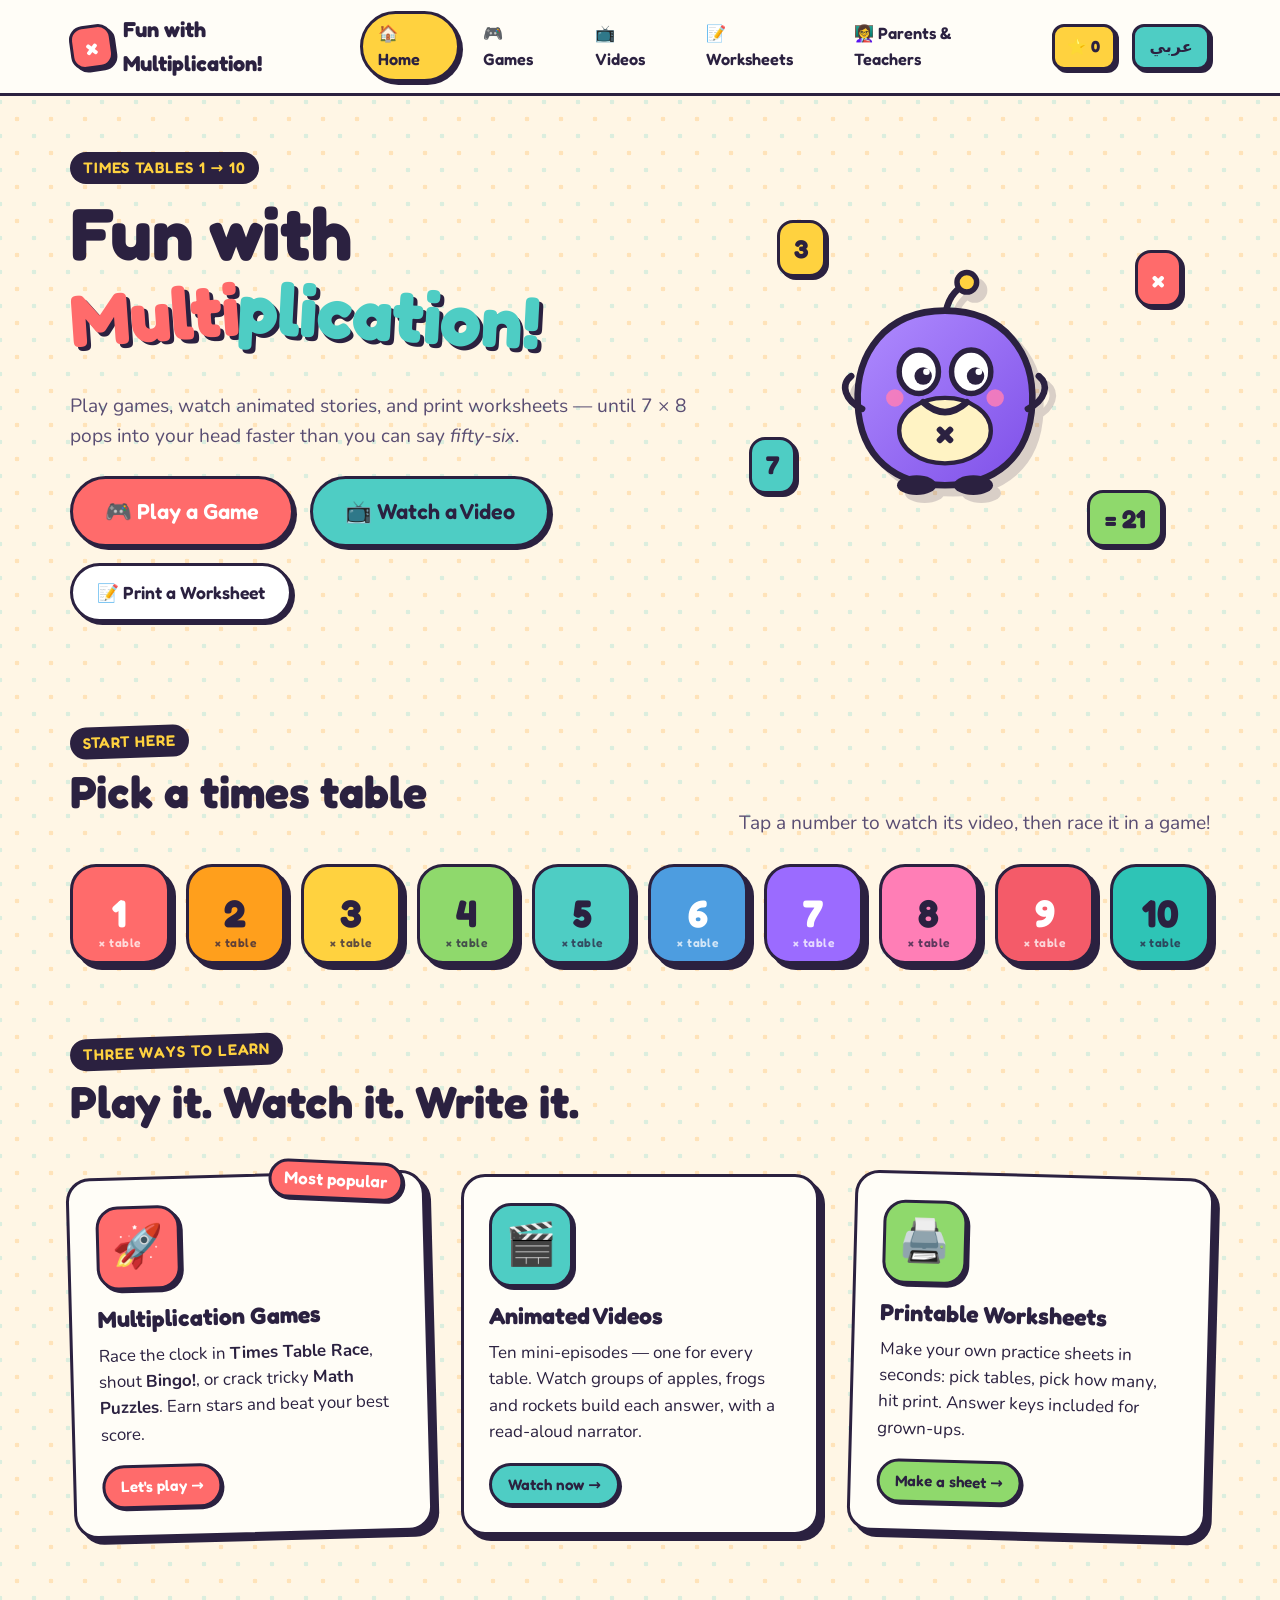
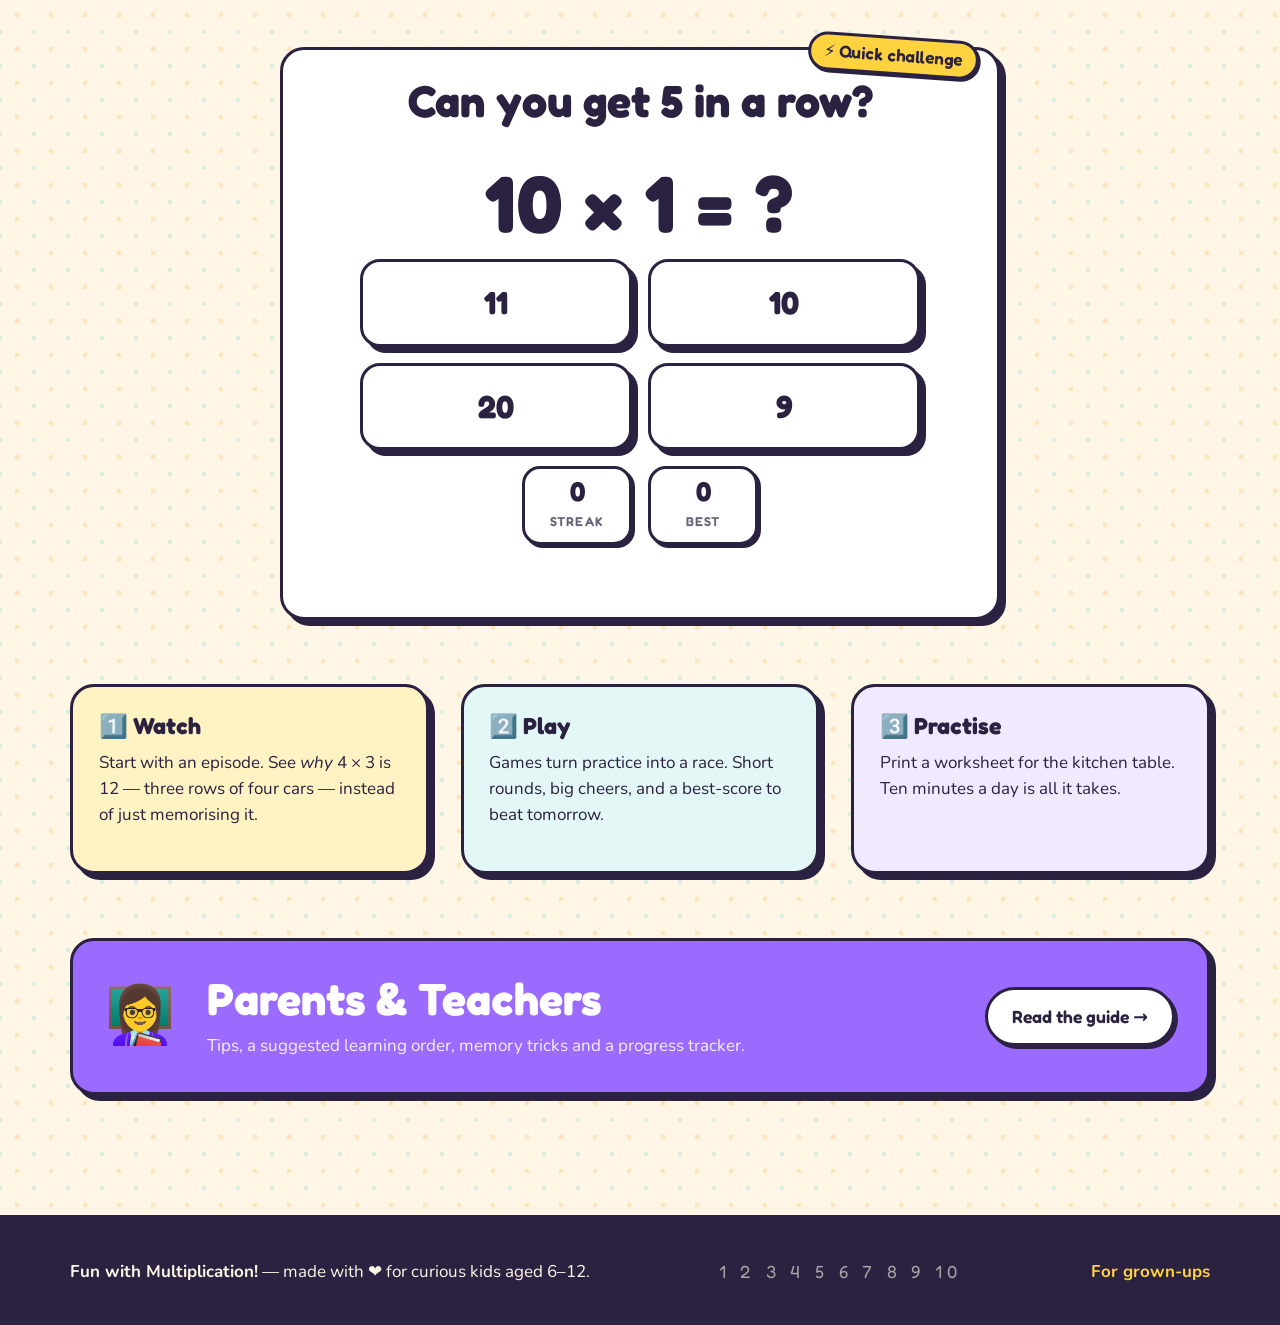
==== index.html @ 427987c7 "Fun with Multiplication: kids' times-tables website Static site teaching multiplication tables 1-10 " ====
<!DOCTYPE html>
<html lang="en">
<head>
  <meta charset="UTF-8">
  <meta name="viewport" content="width=device-width, initial-scale=1.0">
  <title data-i18n="title.home">Fun with Multiplication! — Learn your times tables 1 to 10</title>
  <meta name="description" content="A colourful, playful website for kids aged 6–12 to learn multiplication tables 1 to 10 with games, animated videos and printable worksheets.">
  <link rel="preconnect" href="https://fonts.googleapis.com">
  <link rel="preconnect" href="https://fonts.gstatic.com" crossorigin>
  <link href="https://fonts.googleapis.com/css2?family=Fredoka:wght@400;500;600;700&family=Nunito:wght@400;600;700;800&family=Baloo+Bhaijaan+2:wght@400;500;600;700&family=Cairo:wght@400;600;700;800&display=swap" rel="stylesheet">
  <link rel="stylesheet" href="css/style.css">
  <link rel="icon" href="data:image/svg+xml,%3Csvg xmlns='http://www.w3.org/2000/svg' viewBox='0 0 100 100'%3E%3Crect width='100' height='100' rx='24' fill='%23FF6B6B'/%3E%3Ctext x='50' y='72' font-size='64' text-anchor='middle' fill='white' font-family='sans-serif' font-weight='bold'%3E×%3C/text%3E%3C/svg%3E">
  <script src="js/i18n.js"></script>
</head>
<body>

  <header class="nav">
    <div class="nav-inner">
      <a class="brand" href="index.html"><span class="brand-badge">×</span> <span data-i18n="brand">Fun with Multiplication!</span></a>
      <ul class="nav-links">
        <li><a href="index.html" data-i18n="nav.home">🏠 Home</a></li>
        <li><a href="games.html" data-i18n="nav.games">🎮 Games</a></li>
        <li><a href="videos.html" data-i18n="nav.videos">📺 Videos</a></li>
        <li><a href="worksheets.html" data-i18n="nav.worksheets">📝 Worksheets</a></li>
        <li><a href="parents.html" data-i18n="nav.parents">👩‍🏫 Parents &amp; Teachers</a></li>
      </ul>
      <button class="lang-toggle" type="button" data-lang-toggle title="العربية / English">عربي</button>
      <button class="nav-toggle" aria-label="Open menu" data-i18n-label="nav.menu" aria-expanded="false">☰</button>
    </div>
  </header>

  <main>
    <!-- ================= HERO ================= -->
    <section class="hero">
      <div class="wrap hero-grid">
        <div>
          <span class="eyebrow reveal" style="--d:.05s" data-i18n="hero.eyebrow" id="hero-eyebrow">Times tables 1 → 10</span>
          <h1 class="reveal" style="--d:.15s" data-i18n-html="hero.h1">Fun with <span style="white-space:nowrap"><span class="wobble">Multi</span><span class="swing">plication!</span></span></h1>
          <p class="lead reveal" style="--d:.3s" data-i18n-html="hero.lead">Play games, watch animated stories, and print worksheets — until 7 × 8 pops into your head faster than you can say <em>fifty-six</em>.</p>
          <div class="hero-actions reveal" style="--d:.45s">
            <a class="btn btn-coral btn-lg" href="games.html" data-i18n="hero.play">🎮 Play a Game</a>
            <a class="btn btn-sky btn-lg" href="videos.html" data-i18n="hero.watch">📺 Watch a Video</a>
            <a class="btn btn-white" href="worksheets.html" data-i18n="hero.print">📝 Print a Worksheet</a>
          </div>
        </div>
        <div class="hero-art reveal" style="--d:.2s">
          <div data-mascot="floaty-mascot"></div>
          <span class="float-chip" style="top:6%; left:8%; background:var(--sun); --r:-8deg; animation-delay:0s">3</span>
          <span class="float-chip" style="top:14%; right:6%; background:var(--coral); color:#fff; --r:6deg; animation-delay:.6s">×</span>
          <span class="float-chip" style="bottom:22%; left:2%; background:var(--sky); --r:4deg; animation-delay:1.2s">7</span>
          <span class="float-chip" style="bottom:8%; right:10%; background:var(--lime); --r:-5deg; animation-delay:1.8s">= 21</span>
        </div>
      </div>
    </section>

    <!-- ================= PICK A TABLE ================= -->
    <section class="section" id="tables">
      <div class="wrap">
        <div class="section-head">
          <div>
            <span class="eyebrow" data-i18n="pick.eyebrow">Start here</span>
            <h2 data-i18n="pick.h2">Pick a times table</h2>
          </div>
          <p class="lead" style="margin:0" data-i18n="pick.lead">Tap a number to watch its video, then race it in a game!</p>
        </div>
        <div class="table-picker">
          <a class="table-chip" href="videos.html#table-1">1<small data-i18n="pick.chip">× table</small></a>
          <a class="table-chip" href="videos.html#table-2">2<small data-i18n="pick.chip">× table</small></a>
          <a class="table-chip" href="videos.html#table-3">3<small data-i18n="pick.chip">× table</small></a>
          <a class="table-chip" href="videos.html#table-4">4<small data-i18n="pick.chip">× table</small></a>
          <a class="table-chip" href="videos.html#table-5">5<small data-i18n="pick.chip">× table</small></a>
          <a class="table-chip" href="videos.html#table-6">6<small data-i18n="pick.chip">× table</small></a>
          <a class="table-chip" href="videos.html#table-7">7<small data-i18n="pick.chip">× table</small></a>
          <a class="table-chip" href="videos.html#table-8">8<small data-i18n="pick.chip">× table</small></a>
          <a class="table-chip" href="videos.html#table-9">9<small data-i18n="pick.chip">× table</small></a>
          <a class="table-chip" href="videos.html#table-10">10<small data-i18n="pick.chip">× table</small></a>
        </div>
      </div>
    </section>

    <!-- ================= THREE WAYS TO LEARN ================= -->
    <section class="section" style="padding-top:1rem">
      <div class="wrap">
        <div class="section-head">
          <div>
            <span class="eyebrow" data-i18n="ways.eyebrow">Three ways to learn</span>
            <h2 data-i18n="ways.h2">Play it. Watch it. Write it.</h2>
          </div>
        </div>
        <div class="grid-3">
          <a class="sticker sticker-link tilt-l" href="games.html">
            <span class="tag" data-i18n="ways.popular">Most popular</span>
            <div class="card-icon" style="background:var(--coral)">🚀</div>
            <h3 data-i18n="ways.games.h3">Multiplication Games</h3>
            <p data-i18n-html="ways.games.p">Race the clock in <b>Times Table Race</b>, shout <b>Bingo!</b>, or crack tricky <b>Math Puzzles</b>. Earn stars and beat your best score.</p>
            <span class="btn btn-sm btn-coral" data-i18n="ways.games.btn">Let's play →</span>
          </a>
          <a class="sticker sticker-link" href="videos.html">
            <div class="card-icon" style="background:var(--sky)">🎬</div>
            <h3 data-i18n="ways.videos.h3">Animated Videos</h3>
            <p data-i18n="ways.videos.p">Ten mini-episodes — one for every table. Watch groups of apples, frogs and rockets build each answer, with a read-aloud narrator.</p>
            <span class="btn btn-sm btn-sky" data-i18n="ways.videos.btn">Watch now →</span>
          </a>
          <a class="sticker sticker-link tilt-r" href="worksheets.html">
            <div class="card-icon" style="background:var(--lime)">🖨️</div>
            <h3 data-i18n="ways.ws.h3">Printable Worksheets</h3>
            <p data-i18n="ways.ws.p">Make your own practice sheets in seconds: pick tables, pick how many, hit print. Answer keys included for grown-ups.</p>
            <span class="btn btn-sm btn-lime" data-i18n="ways.ws.btn">Make a sheet →</span>
          </a>
        </div>
      </div>
    </section>

    <!-- ================= QUICK CHALLENGE ================= -->
    <section class="section">
      <div class="wrap">
        <div class="sticker" style="max-width:720px; margin:0 auto; background:#fff">
          <span class="tag" style="background:var(--sun); color:var(--ink)" data-i18n="qc.tag">⚡ Quick challenge</span>
          <h2 style="text-align:center" data-i18n="qc.h2">Can you get 5 in a row?</h2>
          <div class="question-big" id="qc-question">3 × 4 = ?</div>
          <div class="options" id="qc-options"></div>
          <div class="stat-row">
            <div class="stat"><b id="qc-streak">0</b><span data-i18n="stat.streak">streak</span></div>
            <div class="stat"><b id="qc-best">0</b><span data-i18n="stat.best">best</span></div>
          </div>
          <p id="qc-msg" style="text-align:center; font-family:var(--display); font-size:1.2rem; min-height:1.6em; margin:0"></p>
        </div>
      </div>
    </section>

    <!-- ================= HOW IT WORKS ================= -->
    <section class="section" style="padding-top:.5rem">
      <div class="wrap">
        <div class="grid-3">
          <div class="sticker" style="background:#FFF3C4">
            <h3 data-i18n="how.watch.h3">1️⃣ Watch</h3>
            <p data-i18n-html="how.watch.p">Start with an episode. See <em>why</em> 4 × 3 is 12 — three rows of four cars — instead of just memorising it.</p>
          </div>
          <div class="sticker" style="background:#E3F8F6">
            <h3 data-i18n="how.play.h3">2️⃣ Play</h3>
            <p data-i18n="how.play.p">Games turn practice into a race. Short rounds, big cheers, and a best-score to beat tomorrow.</p>
          </div>
          <div class="sticker" style="background:#F1E9FF">
            <h3 data-i18n="how.practise.h3">3️⃣ Practise</h3>
            <p data-i18n="how.practise.p">Print a worksheet for the kitchen table. Ten minutes a day is all it takes.</p>
          </div>
        </div>
      </div>
    </section>

    <!-- ================= PARENTS BANNER ================= -->
    <section class="section" style="padding-top:.5rem">
      <div class="wrap">
        <div class="banner">
          <div style="font-size:3.5rem">👩‍🏫</div>
          <div>
            <h2 style="margin-bottom:.2em" data-i18n="banner.h2">Parents &amp; Teachers</h2>
            <p style="margin:0; opacity:.9" data-i18n="banner.p">Tips, a suggested learning order, memory tricks and a progress tracker.</p>
          </div>
          <a class="btn btn-white" href="parents.html" data-i18n="banner.btn">Read the guide →</a>
        </div>
      </div>
    </section>
  </main>

  <footer class="footer">
    <div class="wrap footer-inner">
      <div data-i18n-html="footer.made"><b>Fun with Multiplication!</b> — made with ❤️ for curious kids aged 6–12.</div>
      <div class="nums">1 2 3 4 5 6 7 8 9 10</div>
      <div><a href="parents.html" data-i18n="footer.grownups">For grown-ups</a></div>
    </div>
  </footer>

  <script src="js/main.js"></script>
  <script>
    /* Quick challenge widget */
    (function () {
      let a, b, streak = 0, best = MM.load('qc_best', 0), locked = false;
      const q = document.getElementById('qc-question'), opts = document.getElementById('qc-options');
      const sStreak = document.getElementById('qc-streak'), sBest = document.getElementById('qc-best'), msg = document.getElementById('qc-msg');
      sBest.textContent = best;
      // After i18n has applied static text, so the greeting wins in both languages
      document.addEventListener('DOMContentLoaded', () => { if (MM.name) document.getElementById('hero-eyebrow').textContent = MM.t('hero.hi', { name: MM.name }); });
      const cheers = MM.t('qc.cheers');
      function next() {
        locked = false;
        a = 1 + MM.rand(10); b = 1 + MM.rand(10);
        q.textContent = `${a} × ${b} = ?`;
        opts.innerHTML = '';
        MM.distractors(a, b).forEach(v => {
          const btn = document.createElement('button');
          btn.className = 'option'; btn.textContent = v;
          btn.addEventListener('click', () => answer(btn, v));
          opts.appendChild(btn);
        });
      }
      function answer(btn, v) {
        if (locked) return; locked = true;
        const right = v === a * b;
        MM.recordFact(a, b, right);
        if (right) {
          btn.classList.add('correct'); MM.sound.good(); streak++;
          msg.textContent = MM.pick(cheers);
          if (streak > best) { best = streak; MM.save('qc_best', best); sBest.textContent = best; }
          if (streak === 5) { msg.textContent = MM.t('qc.five'); MM.confetti(80); MM.sound.win(); }
        } else {
          btn.classList.add('wrong'); MM.sound.bad(); streak = 0;
          msg.textContent = MM.t('qc.wrong', { a, b, c: a * b });
          [...opts.children].forEach(o => { if (+o.textContent === a * b) o.classList.add('correct'); });
        }
        sStreak.textContent = streak;
        setTimeout(next, right ? 700 : 1600);
      }
      next();
    })();
  </script>
</body>
</html>
---- css/style.css ----
/* =========================================================
   Fun with Multiplication! — shared styles
   Aesthetic: bright "sticker book" — thick ink outlines,
   offset shadows, candy colours on warm cream paper.
   ========================================================= */

:root {
  --cream: #FFF6E5;
  --paper: #FFFDF7;
  --ink: #2B2140;
  --ink-soft: #5A4E73;
  --sun: #FFD23F;
  --coral: #FF6B6B;
  --sky: #4ECDC4;
  --grape: #9B6BFF;
  --lime: #8FD96C;
  --tangerine: #FF9F1C;
  --pink: #FF7EB6;
  --blue: #4D9DE0;

  --radius: 24px;
  --radius-sm: 14px;
  --shadow: 6px 6px 0 var(--ink);
  --shadow-sm: 3px 3px 0 var(--ink);

  --display: 'Fredoka', 'Baloo 2', 'Comic Sans MS', system-ui, sans-serif;
  --body: 'Nunito', 'Segoe UI', system-ui, sans-serif;

  /* per-number colours, used by table chips, chart, episodes */
  --n1: #FF6B6B; --n2: #FF9F1C; --n3: #FFD23F; --n4: #8FD96C; --n5: #4ECDC4;
  --n6: #4D9DE0; --n7: #9B6BFF; --n8: #FF7EB6; --n9: #F45B69; --n10: #2EC4B6;
}

*, *::before, *::after { box-sizing: border-box; }
html { scroll-behavior: smooth; }
body {
  margin: 0;
  font-family: var(--body);
  color: var(--ink);
  background-color: var(--cream);
  background-image:
    radial-gradient(rgba(255, 159, 28, .22) 2.2px, transparent 2.6px),
    radial-gradient(rgba(78, 205, 196, .20) 2.2px, transparent 2.6px);
  background-size: 34px 34px, 34px 34px;
  background-position: 0 0, 17px 17px;
  line-height: 1.55;
  font-size: 17px;
  -webkit-font-smoothing: antialiased;
}
h1, h2, h3, h4 { font-family: var(--display); line-height: 1.1; margin: 0 0 .5em; font-weight: 700; }
h1 { font-size: clamp(2.4rem, 6vw, 4.6rem); letter-spacing: -.01em; }
h2 { font-size: clamp(1.8rem, 4vw, 2.8rem); }
h3 { font-size: 1.45rem; }
p { margin: 0 0 1em; }
a { color: inherit; text-decoration: none; }
img, svg { max-width: 100%; display: block; }
button { font: inherit; color: inherit; cursor: pointer; }
input, select { font: inherit; color: inherit; }
.sr-only { position: absolute; width: 1px; height: 1px; overflow: hidden; clip: rect(0 0 0 0); white-space: nowrap; }

.wrap { max-width: 1180px; margin: 0 auto; padding: 0 1.25rem; }
.section { padding: 3.5rem 0; }
.section-head { display: flex; align-items: flex-end; justify-content: space-between; gap: 1rem; flex-wrap: wrap; margin-bottom: 1.6rem; }
.eyebrow {
  display: inline-block; font-family: var(--display); font-weight: 600; font-size: .95rem;
  letter-spacing: .06em; text-transform: uppercase; background: var(--ink); color: var(--sun);
  padding: .25rem .8rem; border-radius: 999px; transform: rotate(-2deg); margin-bottom: .6rem;
}
.lead { font-size: 1.2rem; color: var(--ink-soft); max-width: 60ch; }

/* ---------- Nav ---------- */
.nav { position: sticky; top: 0; z-index: 50; background: var(--paper); border-bottom: 3px solid var(--ink); }
.nav-inner { max-width: 1180px; margin: 0 auto; padding: .7rem 1.25rem; display: flex; align-items: center; gap: 1rem; position: relative; }
.brand { font-family: var(--display); font-weight: 700; font-size: 1.35rem; display: flex; align-items: center; gap: .6rem; }
.brand-badge {
  width: 44px; height: 44px; border-radius: 14px; background: var(--coral); border: 3px solid var(--ink);
  display: grid; place-items: center; font-size: 1.5rem; color: #fff; box-shadow: var(--shadow-sm);
  transform: rotate(-8deg); transition: transform .3s;
}
.brand:hover .brand-badge { transform: rotate(8deg) scale(1.05); }
.nav-links { display: flex; gap: .3rem; margin-inline-start: auto; list-style: none; padding: 0; margin-top: 0; margin-bottom: 0; }
.nav-links a {
  font-family: var(--display); font-weight: 600; font-size: 1.02rem; padding: .45rem .95rem; border-radius: 999px;
  border: 3px solid transparent; display: flex; align-items: center; gap: .4rem; transition: all .15s;
}
.nav-links a:hover { background: var(--paper); border-color: var(--ink); transform: translate(-2px, -2px); box-shadow: var(--shadow-sm); }
.nav-links a.active { background: var(--sun); border-color: var(--ink); box-shadow: var(--shadow-sm); }
.nav-toggle {
  display: none; width: 46px; height: 46px; border-radius: 12px; border: 3px solid var(--ink);
  background: var(--sun); box-shadow: var(--shadow-sm); font-size: 1.4rem; place-items: center;
}
@media (max-width: 960px) {
  .nav-toggle { display: grid; }
  .nav-links {
    display: none; position: absolute; top: 100%; left: 0; right: 0; flex-direction: column; gap: .5rem;
    background: var(--paper); border-bottom: 3px solid var(--ink); padding: 1rem 1.25rem 1.25rem; margin: 0;
  }
  .nav-links.open { display: flex; }
  .nav-links a { border-color: var(--ink); background: #fff; }
}

/* ---------- Buttons ---------- */
.btn {
  display: inline-flex; align-items: center; justify-content: center; gap: .5rem;
  font-family: var(--display); font-weight: 600; font-size: 1.1rem; padding: .8rem 1.5rem;
  border-radius: 999px; border: 3px solid var(--ink); background: var(--sun); color: var(--ink);
  box-shadow: var(--shadow-sm); transition: transform .12s, box-shadow .12s; text-decoration: none; user-select: none;
}
.btn:hover { transform: translate(-2px, -2px); box-shadow: 5px 5px 0 var(--ink); }
.btn:active { transform: translate(2px, 2px); box-shadow: 1px 1px 0 var(--ink); }
.btn:disabled { opacity: .5; cursor: not-allowed; transform: none; box-shadow: var(--shadow-sm); }
.btn-coral { background: var(--coral); color: #fff; }
.btn-sky { background: var(--sky); }
.btn-grape { background: var(--grape); color: #fff; }
.btn-lime { background: var(--lime); }
.btn-white { background: #fff; }
.btn-lg { font-size: 1.35rem; padding: 1rem 2rem; }
.btn-sm { font-size: .95rem; padding: .45rem 1rem; box-shadow: 2px 2px 0 var(--ink); }
.btn-icon { width: 48px; height: 48px; padding: 0; border-radius: 14px; font-size: 1.3rem; }

/* ---------- Sticker cards ---------- */
.sticker {
  background: var(--paper); border: 3px solid var(--ink); border-radius: var(--radius); box-shadow: var(--shadow);
  padding: 1.6rem; position: relative;
}
.sticker.tilt-l { transform: rotate(-1.5deg); }
.sticker.tilt-r { transform: rotate(1.5deg); }
.sticker-link { transition: transform .2s, box-shadow .2s; display: block; }
.sticker-link:hover { transform: translate(-4px, -4px) rotate(0); box-shadow: 10px 10px 0 var(--ink); }
.sticker .tag {
  position: absolute; top: -14px; inset-inline-end: 18px; background: var(--coral); color: #fff; font-family: var(--display);
  font-weight: 600; padding: .2rem .8rem; border: 3px solid var(--ink); border-radius: 999px; transform: rotate(4deg);
  box-shadow: 2px 2px 0 var(--ink);
}
.card-icon {
  width: 84px; height: 84px; border-radius: 22px; border: 3px solid var(--ink); display: grid; place-items: center;
  font-size: 2.6rem; margin-bottom: 1rem; box-shadow: var(--shadow-sm); background: var(--sun);
}
.grid-3 { display: grid; grid-template-columns: repeat(auto-fit, minmax(280px, 1fr)); gap: 2rem; }
.grid-2 { display: grid; grid-template-columns: repeat(auto-fit, minmax(300px, 1fr)); gap: 2rem; }

/* ---------- Table picker chips ---------- */
.table-picker { display: grid; grid-template-columns: repeat(auto-fit, minmax(92px, 1fr)); gap: 1rem; }
.table-chip {
  aspect-ratio: 1; border-radius: 26px; border: 3px solid var(--ink); box-shadow: var(--shadow);
  display: grid; place-items: center; font-family: var(--display); font-weight: 700; font-size: 2.4rem; color: var(--ink);
  transition: transform .15s, box-shadow .15s; position: relative; text-decoration: none;
}
.table-chip small { position: absolute; bottom: 8px; font-size: .75rem; font-weight: 600; letter-spacing: .04em; opacity: .75; }
.table-chip:hover { transform: translate(-3px, -3px) rotate(-3deg); box-shadow: 9px 9px 0 var(--ink); }
.table-chip:nth-child(1) { background: var(--n1); color: #fff; }
.table-chip:nth-child(2) { background: var(--n2); }
.table-chip:nth-child(3) { background: var(--n3); }
.table-chip:nth-child(4) { background: var(--n4); }
.table-chip:nth-child(5) { background: var(--n5); }
.table-chip:nth-child(6) { background: var(--n6); color: #fff; }
.table-chip:nth-child(7) { background: var(--n7); color: #fff; }
.table-chip:nth-child(8) { background: var(--n8); }
.table-chip:nth-child(9) { background: var(--n9); color: #fff; }
.table-chip:nth-child(10) { background: var(--n10); }

/* ---------- Toggle chips (checkbox-like) ---------- */
.chip-row { display: flex; flex-wrap: wrap; gap: .5rem; }
.chip {
  font-family: var(--display); font-weight: 600; font-size: 1.05rem; min-width: 46px; height: 46px; padding: 0 .9rem;
  border-radius: 999px; border: 3px solid var(--ink); background: #fff; box-shadow: 2px 2px 0 var(--ink);
  transition: all .12s; display: inline-flex; align-items: center; justify-content: center;
}
.chip:hover { transform: translate(-1px, -1px); box-shadow: 3px 3px 0 var(--ink); }
.chip[aria-pressed="true"] { background: var(--ink); color: var(--sun); }

/* ---------- Forms ---------- */
.field { display: flex; flex-direction: column; gap: .4rem; }
.field label, .field-label { font-family: var(--display); font-weight: 600; font-size: 1.05rem; }
.field select, .field input[type="text"], .field input[type="number"] {
  padding: .65rem .9rem; border-radius: 14px; border: 3px solid var(--ink); background: #fff; box-shadow: 2px 2px 0 var(--ink);
}
.check { display: flex; align-items: center; gap: .6rem; font-weight: 700; cursor: pointer; }
.check input { width: 22px; height: 22px; accent-color: var(--ink); }

/* ---------- Hero ---------- */
.hero { padding: 3.5rem 0 3rem; position: relative; overflow: hidden; }
.hero-grid { display: grid; grid-template-columns: 1.15fr .85fr; gap: 2rem; align-items: center; }
.hero h1 .wobble { display: inline-block; color: var(--coral); transform: rotate(-4deg); text-shadow: 4px 4px 0 var(--ink); }
.hero h1 .swing { display: inline-block; color: var(--sky); transform: rotate(3deg); text-shadow: 4px 4px 0 var(--ink); }
.hero-actions { display: flex; flex-wrap: wrap; gap: 1rem; margin-top: 1.5rem; }
.hero-art { position: relative; min-height: 380px; display: grid; place-items: center; }
.mascot { width: min(320px, 80%); filter: drop-shadow(8px 8px 0 rgba(43, 33, 64, .18)); }
.float-chip {
  position: absolute; font-family: var(--display); font-weight: 700; font-size: 1.6rem; padding: .35rem .9rem;
  border: 3px solid var(--ink); border-radius: 16px; box-shadow: var(--shadow-sm); animation: floaty 4s ease-in-out infinite;
}
@media (max-width: 960px) {
  .hero-grid { grid-template-columns: 1fr; }
  .hero-art { min-height: 300px; order: -1; }
}

/* ---------- Big banner ---------- */
.banner {
  border: 3px solid var(--ink); border-radius: var(--radius); box-shadow: var(--shadow); padding: 2rem;
  display: flex; align-items: center; gap: 2rem; flex-wrap: wrap; background: var(--grape); color: #fff;
}
.banner h2 { color: #fff; }
.banner .btn { margin-inline-start: auto; }

/* ---------- Footer ---------- */
.footer { margin-top: 4rem; border-top: 3px solid var(--ink); background: var(--ink); color: var(--cream); padding: 2.5rem 0; }
.footer-inner { display: flex; flex-wrap: wrap; gap: 1rem 2rem; align-items: center; justify-content: space-between; }
.footer a { color: var(--sun); font-weight: 700; }
.footer .nums { font-family: var(--display); font-size: 1.1rem; letter-spacing: .3em; opacity: .6; }

/* ---------- Game surfaces ---------- */
.game-tabs { display: flex; flex-wrap: wrap; gap: .8rem; margin-bottom: 1.5rem; }
.game-tab {
  font-family: var(--display); font-weight: 600; font-size: 1.15rem; padding: .7rem 1.3rem; border-radius: 18px;
  border: 3px solid var(--ink); background: #fff; box-shadow: var(--shadow-sm); display: inline-flex; gap: .5rem; align-items: center;
}
.game-tab[aria-selected="true"] { background: var(--ink); color: var(--sun); }
.game-panel { display: none; }
.game-panel.active { display: block; animation: rise .4s ease both; }

.question-big {
  font-family: var(--display); font-weight: 700; font-size: clamp(2.6rem, 9vw, 5rem); text-align: center; letter-spacing: .02em;
  padding: 1rem; line-height: 1;
}
.options { display: grid; grid-template-columns: repeat(2, 1fr); gap: 1rem; max-width: 560px; margin: 0 auto; }
.option {
  font-family: var(--display); font-weight: 700; font-size: 2rem; padding: 1rem; border-radius: 20px; border: 3px solid var(--ink);
  background: #fff; box-shadow: var(--shadow); transition: transform .1s, box-shadow .1s, background .15s;
}
.option:hover { transform: translate(-2px, -2px); box-shadow: 8px 8px 0 var(--ink); }
.option.correct { background: var(--lime); animation: pop .35s; }
.option.wrong { background: var(--coral); color: #fff; animation: shake .4s; }
.stat-row { display: flex; flex-wrap: wrap; gap: 1rem; justify-content: center; margin: 1rem 0; }
.stat {
  background: #fff; border: 3px solid var(--ink); border-radius: 18px; box-shadow: var(--shadow-sm); padding: .5rem 1.1rem;
  font-family: var(--display); font-weight: 600; min-width: 110px; text-align: center;
}
.stat b { display: block; font-size: 1.7rem; line-height: 1.1; }
.stat span { font-size: .8rem; text-transform: uppercase; letter-spacing: .08em; opacity: .7; }
.track { position: relative; height: 26px; border: 3px solid var(--ink); border-radius: 999px; background: #fff; overflow: visible; margin: 1.2rem 0; }
.track-fill { height: 100%; border-radius: 999px; background: repeating-linear-gradient(45deg, var(--sky) 0 12px, var(--lime) 12px 24px); transition: width .4s; }
.track-rocket { position: absolute; top: -18px; font-size: 2rem; transition: left .4s; transform: translateX(-50%); }
.timer-bar { height: 14px; border: 3px solid var(--ink); border-radius: 999px; background: #fff; overflow: hidden; }
.timer-fill { height: 100%; background: var(--coral); transition: width 1s linear; }

.bingo-grid { display: grid; grid-template-columns: repeat(5, 1fr); gap: .5rem; max-width: 520px; margin: 0 auto; }
.bingo-cell {
  aspect-ratio: 1; display: grid; place-items: center; font-family: var(--display); font-weight: 700; font-size: clamp(1.1rem, 4vw, 1.8rem);
  border: 3px solid var(--ink); border-radius: 16px; background: #fff; box-shadow: 3px 3px 0 var(--ink); transition: all .12s;
}
.bingo-cell:hover { transform: translate(-1px, -1px); }
.bingo-cell.marked { background: var(--sun); transform: rotate(-4deg) scale(.96); }
.bingo-cell.free { background: var(--grape); color: #fff; font-size: 1rem; }
.bingo-cell.win { background: var(--lime); animation: pop .4s; }
.bingo-cell.wrong { animation: shake .4s; background: var(--coral); color: #fff; }
.caller {
  text-align: center; font-family: var(--display); font-size: clamp(2rem, 7vw, 3.4rem); font-weight: 700; background: #fff;
  border: 3px solid var(--ink); border-radius: 22px; box-shadow: var(--shadow); padding: 1rem; max-width: 520px; margin: 0 auto 1.2rem;
}

.hearts { font-size: 1.6rem; letter-spacing: .1em; }
.puzzle-type {
  display: inline-block; font-family: var(--display); font-weight: 600; background: var(--sky); border: 3px solid var(--ink); border-radius: 999px;
  padding: .2rem .9rem; box-shadow: 2px 2px 0 var(--ink); margin-bottom: .6rem;
}

/* ---------- Modal ---------- */
.modal-back { position: fixed; inset: 0; background: rgba(43, 33, 64, .55); display: none; place-items: center; z-index: 100; padding: 1rem; }
.modal-back.open { display: grid; }
.modal { background: var(--paper); border: 3px solid var(--ink); border-radius: var(--radius); box-shadow: 10px 10px 0 var(--ink); padding: 2rem; max-width: 520px; width: 100%; text-align: center; animation: pop .35s; }
.modal .big-emoji { font-size: 4rem; line-height: 1; margin-bottom: .5rem; }

/* ---------- Video player ---------- */
.player { border: 3px solid var(--ink); border-radius: var(--radius); box-shadow: var(--shadow); background: #fff; overflow: hidden; }
.player-stage {
  position: relative; min-height: 420px; padding: 2.4rem 1.5rem 1.5rem; display: grid; grid-template-rows: auto 1fr auto; gap: .8rem;
  background: linear-gradient(180deg, #E9F9FF 0%, #FFF9E8 100%);
}
.stage-eq { font-family: var(--display); font-weight: 700; font-size: clamp(2.2rem, 7vw, 4rem); text-align: center; line-height: 1; }
.stage-eq .ans { color: var(--coral); text-shadow: 3px 3px 0 var(--ink); }
.stage-rows { display: flex; flex-direction: column; align-items: center; justify-content: center; gap: .3rem; min-height: 200px; }
.stage-row { display: flex; gap: .3rem; }
.stage-item { font-size: clamp(1.3rem, 3.4vw, 2rem); line-height: 1; animation: pop .35s both; }
.stage-caption {
  font-family: var(--display); font-weight: 600; font-size: 1.2rem; text-align: center; background: var(--ink); color: #fff;
  border-radius: 14px; padding: .6rem 1rem; min-height: 3.2rem;
}
.stage-title { position: absolute; top: 12px; inset-inline-start: 14px; font-family: var(--display); font-weight: 600; font-size: .95rem; background: rgba(255,255,255,.85); border: 2px solid var(--ink); border-radius: 999px; padding: .15rem .7rem; }
.stage-done { display: grid; place-items: center; text-align: center; gap: .5rem; }
.player-controls { display: flex; flex-wrap: wrap; align-items: center; gap: .6rem; padding: .9rem 1.2rem; border-top: 3px solid var(--ink); background: var(--paper); }
.player-controls .spacer { flex: 1; }
.progress { height: 12px; background: #eee; border-top: 3px solid var(--ink); position: relative; cursor: pointer; }
.progress-fill { height: 100%; background: var(--coral); transition: width .3s; }
.skip-strip { display: flex; flex-wrap: wrap; gap: .4rem; justify-content: center; }
.skip-strip span {
  font-family: var(--display); font-weight: 700; min-width: 42px; padding: .2rem .5rem; text-align: center; border: 2px solid var(--ink);
  border-radius: 10px; background: #fff; opacity: .35; transition: all .25s;
}
.skip-strip span.on { opacity: 1; background: var(--sun); transform: translateY(-3px); }
.episodes { display: grid; grid-template-columns: repeat(auto-fill, minmax(150px, 1fr)); gap: 1rem; }
.episode {
  border: 3px solid var(--ink); border-radius: 18px; box-shadow: var(--shadow-sm); background: #fff; padding: .9rem; cursor: pointer;
  text-align: start; transition: transform .15s, box-shadow .15s; font-family: var(--display);
}
.episode:hover { transform: translate(-2px, -2px); box-shadow: 5px 5px 0 var(--ink); }
.episode.playing { outline: 4px solid var(--sun); outline-offset: 2px; }
.episode .thumb { font-size: 2.2rem; height: 64px; border-radius: 12px; border: 2px solid var(--ink); display: grid; place-items: center; margin-bottom: .5rem; }
.episode b { display: block; font-size: 1.05rem; }
.episode small { color: var(--ink-soft); }
.trick-box { border: 3px dashed var(--ink); border-radius: 18px; padding: 1rem 1.2rem; background: #FFF3C4; margin-top: 1rem; }

/* ---------- Multiplication chart ---------- */
.mchart { width: 100%; border-collapse: separate; border-spacing: 4px; font-family: var(--display); font-weight: 600; }
.mchart td, .mchart th { text-align: center; padding: 0; height: 44px; border-radius: 10px; border: 2px solid var(--ink); background: #fff; font-size: clamp(.8rem, 2vw, 1.1rem); }
.mchart th { background: var(--ink); color: var(--sun); }
.mchart td { cursor: pointer; transition: background .15s, transform .15s; }
.mchart td.hl { background: #FFF3C4; }
.mchart td.focus { background: var(--sun); transform: scale(1.15); z-index: 2; position: relative; box-shadow: 3px 3px 0 var(--ink); }
.mchart td.diag { background: #EAF7E6; }
.chart-readout { text-align: center; font-family: var(--display); font-size: 1.6rem; font-weight: 700; margin-top: 1rem; min-height: 2.2rem; }

/* ---------- Worksheets ---------- */
.ws-layout { display: grid; grid-template-columns: 360px 1fr; gap: 2rem; align-items: start; }
@media (max-width: 960px) { .ws-layout { grid-template-columns: 1fr; } }
.sheet {
  background: #fff; border: 3px solid var(--ink); box-shadow: var(--shadow); padding: 2.2rem 2.4rem; min-height: 600px;
  font-family: var(--body); color: #000;
}
.sheet-head { display: flex; justify-content: space-between; align-items: flex-end; gap: 1rem; border-bottom: 3px solid #000; padding-bottom: .6rem; margin-bottom: 1.2rem; flex-wrap: wrap; }
.sheet-head h2 { margin: 0; font-size: 1.8rem; }
.sheet-meta { font-family: var(--body); font-size: .95rem; display: flex; gap: 1.5rem; }
.sheet-meta span { border-bottom: 2px solid #000; min-width: 140px; display: inline-block; }
.prob-grid { display: grid; gap: .9rem 1.2rem; }
.prob-grid.h { grid-template-columns: repeat(3, 1fr); }
.prob-grid.h .prob { font-family: var(--display); font-size: 1.45rem; display: flex; align-items: center; gap: .4rem; }
.prob-grid.h .prob .blank { display: inline-block; width: 64px; border-bottom: 2px solid #000; height: 1.6rem; }
.prob-grid.v { grid-template-columns: repeat(5, 1fr); }
.prob-grid.v .prob { font-family: var(--display); font-size: 1.5rem; text-align: right; width: 70px; margin: 0 auto; line-height: 1.25; }
.prob-grid.v .prob .op { display: block; border-bottom: 3px solid #000; padding-bottom: .1rem; }
.prob-grid.v .prob .op::before { content: '×'; float: left; }
.prob-grid.v .prob .space { display: block; height: 1.8rem; }
.prob-grid .ans-inline { color: #C0392B; font-weight: 800; }
.sheet-chart { width: 100%; border-collapse: collapse; font-family: var(--display); }
.sheet-chart td, .sheet-chart th { border: 2px solid #000; text-align: center; height: 40px; font-size: 1.1rem; }
.sheet-chart th { background: #eee; }
.sheet-footer { margin-top: 2rem; font-size: .9rem; color: #555; display: flex; justify-content: space-between; }
.page-break { page-break-before: always; break-before: page; margin-top: 2rem; }
.sheet .stars { font-size: 1.6rem; letter-spacing: .2em; }

@media print {
  @page { margin: 1.4cm; }
  body { background: #fff; font-size: 12pt; }
  .no-print { display: none !important; }
  .ws-layout { display: block; }
  .sheet { border: none; box-shadow: none; padding: 0; min-height: 0; }
  .prob-grid.v .prob .space { height: 2.2rem; }
}

/* ---------- Parents page ---------- */
.tip-list { list-style: none; padding: 0; margin: 0; display: grid; gap: 1rem; }
.tip-list li { display: flex; gap: 1rem; align-items: flex-start; background: #fff; border: 3px solid var(--ink); border-radius: 18px; padding: 1rem 1.2rem; box-shadow: var(--shadow-sm); }
.tip-list .num { flex: none; width: 40px; height: 40px; border-radius: 12px; background: var(--sun); border: 3px solid var(--ink); display: grid; place-items: center; font-family: var(--display); font-weight: 700; }
.order-steps { display: flex; flex-wrap: wrap; gap: .8rem; align-items: center; }
.order-step { font-family: var(--display); font-weight: 600; background: #fff; border: 3px solid var(--ink); border-radius: 16px; padding: .6rem 1rem; box-shadow: var(--shadow-sm); }
.order-arrow { font-size: 1.5rem; }
.tricks-table { width: 100%; border-collapse: separate; border-spacing: 0; border: 3px solid var(--ink); border-radius: 18px; overflow: hidden; background: #fff; box-shadow: var(--shadow); }
.tricks-table th, .tricks-table td { padding: .8rem 1rem; text-align: start; border-bottom: 2px solid #eee; vertical-align: top; }
.tricks-table th { background: var(--ink); color: var(--sun); font-family: var(--display); }
.tricks-table tr:last-child td { border-bottom: none; }
.tricks-table td:first-child { font-family: var(--display); font-weight: 700; font-size: 1.2rem; white-space: nowrap; }
details.faq { background: #fff; border: 3px solid var(--ink); border-radius: 16px; box-shadow: var(--shadow-sm); padding: .9rem 1.2rem; margin-bottom: .8rem; }
details.faq summary { font-family: var(--display); font-weight: 600; font-size: 1.1rem; cursor: pointer; }
.progress-cards { display: grid; grid-template-columns: repeat(auto-fit, minmax(180px, 1fr)); gap: 1rem; }
.mastery { display: grid; grid-template-columns: repeat(5, 1fr); gap: .5rem; }
.mastery div { border: 3px solid var(--ink); border-radius: 12px; padding: .5rem; text-align: center; font-family: var(--display); font-weight: 600; background: #fff; }
.mastery small { display: block; font-size: .75rem; opacity: .7; }

/* ---------- Motion ---------- */
@keyframes rise { from { opacity: 0; transform: translateY(24px); } to { opacity: 1; transform: none; } }
@keyframes pop { 0% { transform: scale(.5); opacity: 0; } 70% { transform: scale(1.12); opacity: 1; } 100% { transform: scale(1); } }
@keyframes shake { 0%, 100% { transform: translateX(0); } 20%, 60% { transform: translateX(-8px); } 40%, 80% { transform: translateX(8px); } }
@keyframes floaty { 0%, 100% { transform: translateY(0) rotate(var(--r, 0deg)); } 50% { transform: translateY(-14px) rotate(var(--r, 0deg)); } }
@keyframes wiggle { 0%, 100% { transform: rotate(-3deg); } 50% { transform: rotate(3deg); } }
@keyframes confetti-fall { 0% { transform: translateY(-10vh) rotate(0); opacity: 1; } 100% { transform: translateY(110vh) rotate(720deg); opacity: 0; } }
.reveal { opacity: 0; animation: rise .7s cubic-bezier(.2, .8, .2, 1) forwards; animation-delay: var(--d, 0s); }
.wiggle:hover { animation: wiggle .5s ease-in-out; }
.confetti-piece { position: fixed; top: 0; width: 12px; height: 18px; z-index: 200; pointer-events: none; animation: confetti-fall 2.8s ease-in forwards; border: 2px solid var(--ink); border-radius: 3px; }
@media (prefers-reduced-motion: reduce) {
  *, *::before, *::after { animation-duration: .01ms !important; animation-iteration-count: 1 !important; transition-duration: .01ms !important; }
  .reveal { opacity: 1; }
}

/* ---------- Video page layout ---------- */
.player-layout { display: grid; grid-template-columns: minmax(0, 1.6fr) minmax(260px, .9fr); gap: 2rem; align-items: start; }
@media (max-width: 900px) {
  .player-layout { grid-template-columns: 1fr; }
  .episodes { grid-template-columns: repeat(auto-fill, minmax(120px, 1fr)); }
  .episode .thumb { height: 52px; font-size: 1.8rem; }
}

/* ---------- Language toggle ---------- */
.lang-toggle {
  font-family: var(--display); font-weight: 700; font-size: 1rem; padding: 0 .9rem; height: 46px; border-radius: 12px;
  border: 3px solid var(--ink); background: var(--sky); box-shadow: var(--shadow-sm); transition: transform .12s, box-shadow .12s;
}
.lang-toggle:hover { transform: translate(-2px, -2px); box-shadow: 5px 5px 0 var(--ink); }
@media (max-width: 960px) { .lang-toggle { margin-inline-start: auto; } }

/* ---------- Arabic / RTL ----------
   Layout mirrors automatically (flex/grid + logical properties). What needs care:
   1. Fonts: Fredoka/Nunito have no Arabic glyphs, so swap to rounded Arabic faces.
   2. letter-spacing breaks connected Arabic script; zero it.
   3. Maths must stay left-to-right (3 × 4 = 12), so every equation is isolated as LTR. */
:root[dir="rtl"] {
  --display: 'Baloo Bhaijaan 2', 'Fredoka', 'Segoe UI', Tahoma, sans-serif;
  --body: 'Cairo', 'Nunito', 'Segoe UI', Tahoma, sans-serif;
}
[dir="rtl"] body { line-height: 1.75; }
[dir="rtl"] h1, [dir="rtl"] h2, [dir="rtl"] h3 { line-height: 1.35; letter-spacing: 0; }
[dir="rtl"] .eyebrow, [dir="rtl"] .stat span, [dir="rtl"] .table-chip small { letter-spacing: 0; }
[dir="rtl"] .eyebrow { transform: rotate(2deg); }
[dir="rtl"] .sticker .tag { transform: rotate(-4deg); }
[dir="rtl"] .hero h1 .wobble { transform: rotate(3deg); }
[dir="rtl"] .hero h1 .swing { transform: rotate(-3deg); }

/* Everything mathematical is forced LTR and bidi-isolated */
.math,
[dir="rtl"] .question-big:not(.prose), [dir="rtl"] .option, [dir="rtl"] .caller, [dir="rtl"] .bingo-cell:not(.free),
[dir="rtl"] .stage-eq, [dir="rtl"] .skip-strip, [dir="rtl"] .mchart, [dir="rtl"] .float-chip, [dir="rtl"] .table-chip,
[dir="rtl"] .stat b, [dir="rtl"] .footer .nums, [dir="rtl"] .brand-badge, [dir="rtl"] .puzzle-type,
[dir="rtl"] .prob, [dir="rtl"] .sheet-chart, [dir="rtl"] .trouble .chip,
[dir="rtl"] .progress, [dir="rtl"] .timer-bar, [dir="rtl"] .track {
  direction: ltr; unicode-bidi: isolate;
}
[dir="rtl"] .table-chip small { direction: rtl; }
[dir="rtl"] .prob-grid.h .prob { justify-content: flex-start; }
[dir="rtl"] .tricks-table td:first-child { direction: ltr; text-align: end; }

/* ---------- Who's playing card ---------- */
.who {
  display: grid; grid-template-columns: 150px 1fr; gap: 1.5rem; align-items: center;
  background: var(--paper); border: 3px solid var(--ink); border-radius: var(--radius); box-shadow: var(--shadow); padding: 1.4rem 1.8rem;
  background-image: linear-gradient(120deg, #FFF3C4 0%, #E3F8F6 100%);
}
.who-mascot .mascot { width: 140px; }
.who h2 { margin-bottom: .4rem; }
.who-row { display: flex; gap: .7rem; flex-wrap: wrap; margin-top: .4rem; }
.who-row input {
  flex: 1 1 220px; font-family: var(--display); font-size: 1.3rem; padding: .6rem 1rem; border-radius: 16px; border: 3px solid var(--ink);
  background: #fff; box-shadow: 3px 3px 0 var(--ink);
}
.who-row input:focus { outline: 3px solid var(--sun); outline-offset: 2px; }
.who-stats { display: flex; gap: .8rem; flex-wrap: wrap; margin: .4rem 0 .6rem; }
.who-stats .stat { min-width: 120px; }
.who-next { font-family: var(--display); font-weight: 600; color: var(--ink-soft); margin: 0 0 .8rem; }
@media (max-width: 640px) { .who { grid-template-columns: 1fr; text-align: center; } .who-mascot { display: flex; justify-content: center; } .who-stats { justify-content: center; } }

/* ---------- Star chip in nav ---------- */
.star-chip {
  font-family: var(--display); font-weight: 700; font-size: 1rem; padding: 0 .8rem; height: 46px; border-radius: 12px; display: inline-flex; align-items: center;
  border: 3px solid var(--ink); background: var(--sun); box-shadow: var(--shadow-sm); white-space: nowrap; transition: transform .12s, box-shadow .12s;
}
.star-chip:hover { transform: translate(-2px, -2px); box-shadow: 5px 5px 0 var(--ink); }
@media (max-width: 960px) { .star-chip { margin-inline-start: auto; } .lang-toggle { margin-inline-start: 0; } }
@media (max-width: 480px) { .star-chip { font-size: .9rem; padding: 0 .5rem; } }

/* ---------- Prize popup ---------- */
.prize-back { position: fixed; inset: 0; background: rgba(43, 33, 64, .6); display: grid; place-items: center; z-index: 150; padding: 1rem; animation: rise .3s; }
.prize-card {
  position: relative; overflow: hidden; text-align: center; background: var(--paper); border: 4px solid var(--ink); border-radius: 32px;
  box-shadow: 12px 12px 0 var(--ink); padding: 2.4rem 2rem 2rem; max-width: 480px; width: 100%; animation: pop .5s;
}
.prize-rays {
  position: absolute; inset: -60%; background: repeating-conic-gradient(from 0deg, #FFE28A 0deg 12deg, #FFF6D6 12deg 24deg);
  animation: spin 24s linear infinite; z-index: 0; opacity: .8;
}
.prize-card > * { position: relative; z-index: 1; }
.prize-emoji { font-size: 6rem; line-height: 1; margin-bottom: .6rem; animation: bounce 1.2s ease-in-out infinite; filter: drop-shadow(6px 6px 0 rgba(43,33,64,.2)); }
.prize-card h2 { font-size: 2rem; }
.prize-card p { font-size: 1.2rem; margin-bottom: 1.2rem; }
@keyframes spin { to { transform: rotate(360deg); } }
@keyframes bounce { 0%, 100% { transform: translateY(0) rotate(-6deg); } 50% { transform: translateY(-14px) rotate(6deg); } }

/* ---------- Prize box ---------- */
.prize-box { display: grid; grid-template-columns: repeat(auto-fill, minmax(96px, 1fr)); gap: .8rem; margin-top: 1rem; }
.prize-slot {
  aspect-ratio: 1; display: grid; place-content: center; text-align: center; gap: .2rem; border: 3px solid var(--ink); border-radius: 18px;
  background: #fff; box-shadow: var(--shadow-sm); font-family: var(--display); font-weight: 600; opacity: .55; transition: transform .15s;
}
.prize-slot small { font-size: .72rem; line-height: 1.1; }
.prize-slot-emoji { font-size: 2.2rem; line-height: 1; }
.prize-slot.earned { opacity: 1; background: linear-gradient(160deg, #fff 0%, #FFF3C4 100%); }
.prize-slot.earned:hover { transform: translate(-2px, -2px) rotate(-4deg); }

/* ---------- Memory Match ---------- */
.memory-grid { display: grid; grid-template-columns: repeat(4, 1fr); gap: .7rem; max-width: 520px; margin: 0 auto; }
.mcard { aspect-ratio: 1; background: none; border: none; padding: 0; perspective: 800px; cursor: pointer; }
.mcard-inner { position: relative; width: 100%; height: 100%; transition: transform .45s cubic-bezier(.2, .8, .2, 1); transform-style: preserve-3d; }
.mcard.flipped .mcard-inner, .mcard.matched .mcard-inner { transform: rotateY(180deg); }
.mcard-front, .mcard-back {
  position: absolute; inset: 0; display: grid; place-items: center; backface-visibility: hidden; -webkit-backface-visibility: hidden;
  border: 3px solid var(--ink); border-radius: 18px; box-shadow: 3px 3px 0 var(--ink); font-family: var(--display); font-weight: 700;
  font-size: clamp(1.1rem, 4vw, 1.7rem); direction: ltr;
}
.mcard-front { background: var(--grape); color: #fff; font-size: 2rem; background-image: radial-gradient(rgba(255,255,255,.25) 2px, transparent 2.5px); background-size: 14px 14px; }
.mcard-back { transform: rotateY(180deg); background: #fff; }
.mcard-back.a { background: #FFF3C4; }
.mcard.matched .mcard-back { background: var(--lime); animation: pop .4s; }
.mcard:hover .mcard-inner { transform: translateY(-3px); }
.mcard.flipped:hover .mcard-inner, .mcard.matched:hover .mcard-inner { transform: rotateY(180deg); }

/* ---------- Balloon Pop ---------- */
.arena {
  position: relative; height: 380px; overflow: hidden; border: 3px solid var(--ink); border-radius: 22px;
  background: linear-gradient(180deg, #CDEFFF 0%, #EAF9FF 60%, #FFF9E8 100%); direction: ltr;
}
.arena-clouds { position: absolute; top: 14px; left: 8%; right: 8%; display: flex; justify-content: space-between; font-size: 1.6rem; opacity: .7; pointer-events: none; }
.balloon {
  position: absolute; bottom: -120px; width: 88px; height: 106px; border: 3px solid var(--ink); color: var(--ink);
  border-radius: 50% 50% 50% 50% / 55% 55% 45% 45%; display: grid; place-items: center; font-family: var(--display); font-weight: 700; font-size: 1.7rem;
  box-shadow: inset -8px -8px 0 rgba(0,0,0,.08), 3px 3px 0 var(--ink); cursor: pointer; animation: float-up linear forwards; will-change: transform;
}
.balloon::after { content: ''; position: absolute; top: 100%; left: 50%; width: 3px; height: 40px; background: var(--ink); transform: translateX(-50%); }
.balloon:hover { filter: brightness(1.07); }
.balloon.pop { animation: balloon-pop .45s forwards !important; }
.balloon.wobble { animation-play-state: paused; }
.balloon.wobble::before { content: '✖'; position: absolute; inset: 0; display: grid; place-items: center; color: #fff; font-size: 2.2rem; background: rgba(255,107,107,.75); border-radius: inherit; animation: shake .4s; }
.balloon.escaped { opacity: 0; }
@keyframes float-up { from { transform: translateY(0); } to { transform: translateY(-680px); } }
@keyframes balloon-pop { 0% { transform: scale(1); } 40% { transform: scale(1.35); opacity: 1; } 100% { transform: scale(0); opacity: 0; } }
@media (max-width: 600px) { .arena { height: 320px; } .balloon { width: 72px; height: 88px; font-size: 1.4rem; } }

/* ---------- Number Hunt ---------- */
.hunt-target { text-align: center; font-family: var(--display); font-weight: 600; font-size: 1.3rem; margin: 1rem 0; }
.hunt-target b { display: inline-block; font-size: 2.4rem; background: var(--sun); border: 3px solid var(--ink); border-radius: 16px; padding: 0 .9rem; box-shadow: var(--shadow-sm); margin-inline-start: .4rem; line-height: 1.3; }
.hunt-grid { display: grid; grid-template-columns: repeat(4, 1fr); gap: .7rem; max-width: 620px; margin: 0 auto; }
.hunt-tile {
  font-family: var(--display); font-weight: 700; font-size: clamp(1.1rem, 4vw, 1.6rem); padding: 1rem .4rem; border-radius: 16px; border: 3px solid var(--ink);
  background: #fff; box-shadow: 3px 3px 0 var(--ink); transition: transform .1s, background .15s; direction: ltr;
}
.hunt-tile:hover { transform: translate(-2px, -2px); }
.hunt-tile.hit { background: var(--lime); transform: rotate(-3deg) scale(.96); animation: pop .35s; }
.hunt-tile.miss { background: var(--coral); color: #fff; animation: shake .4s; }
@media (max-width: 480px) { .hunt-grid { grid-template-columns: repeat(3, 1fr); } }
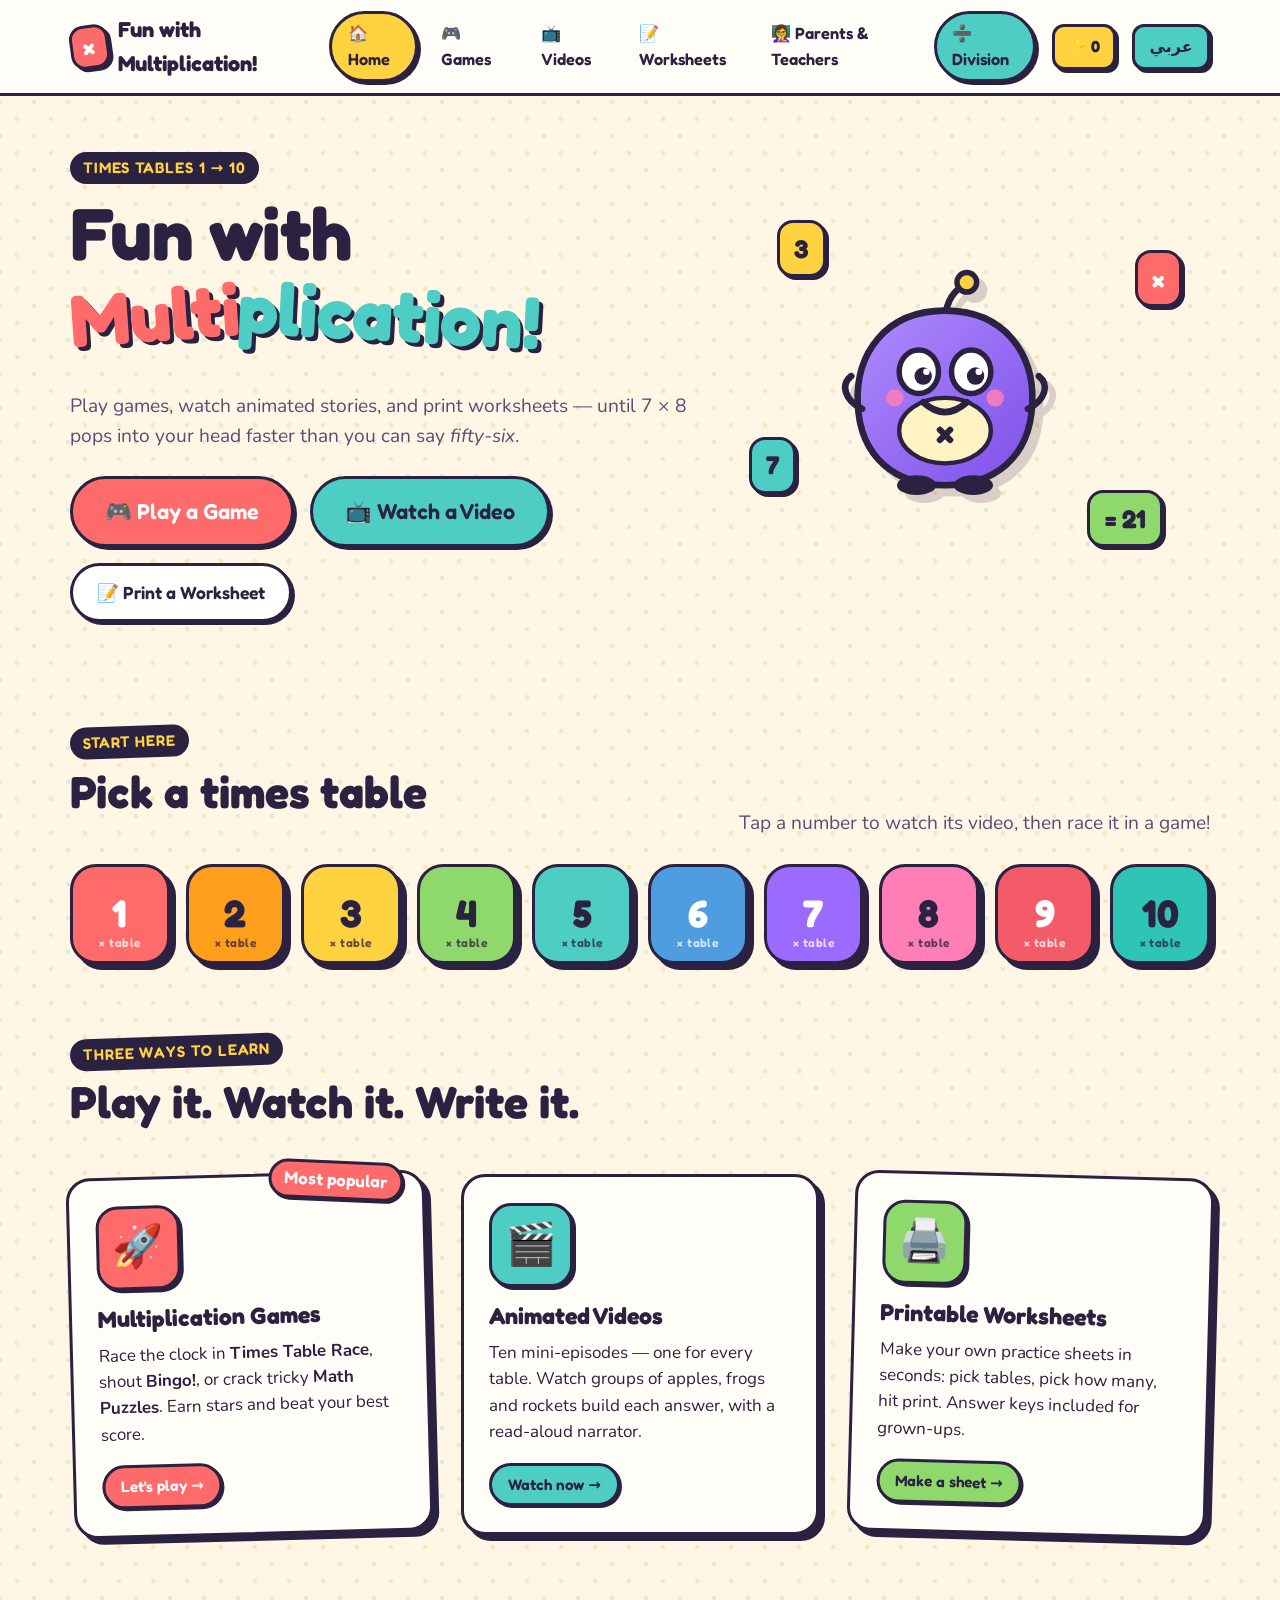
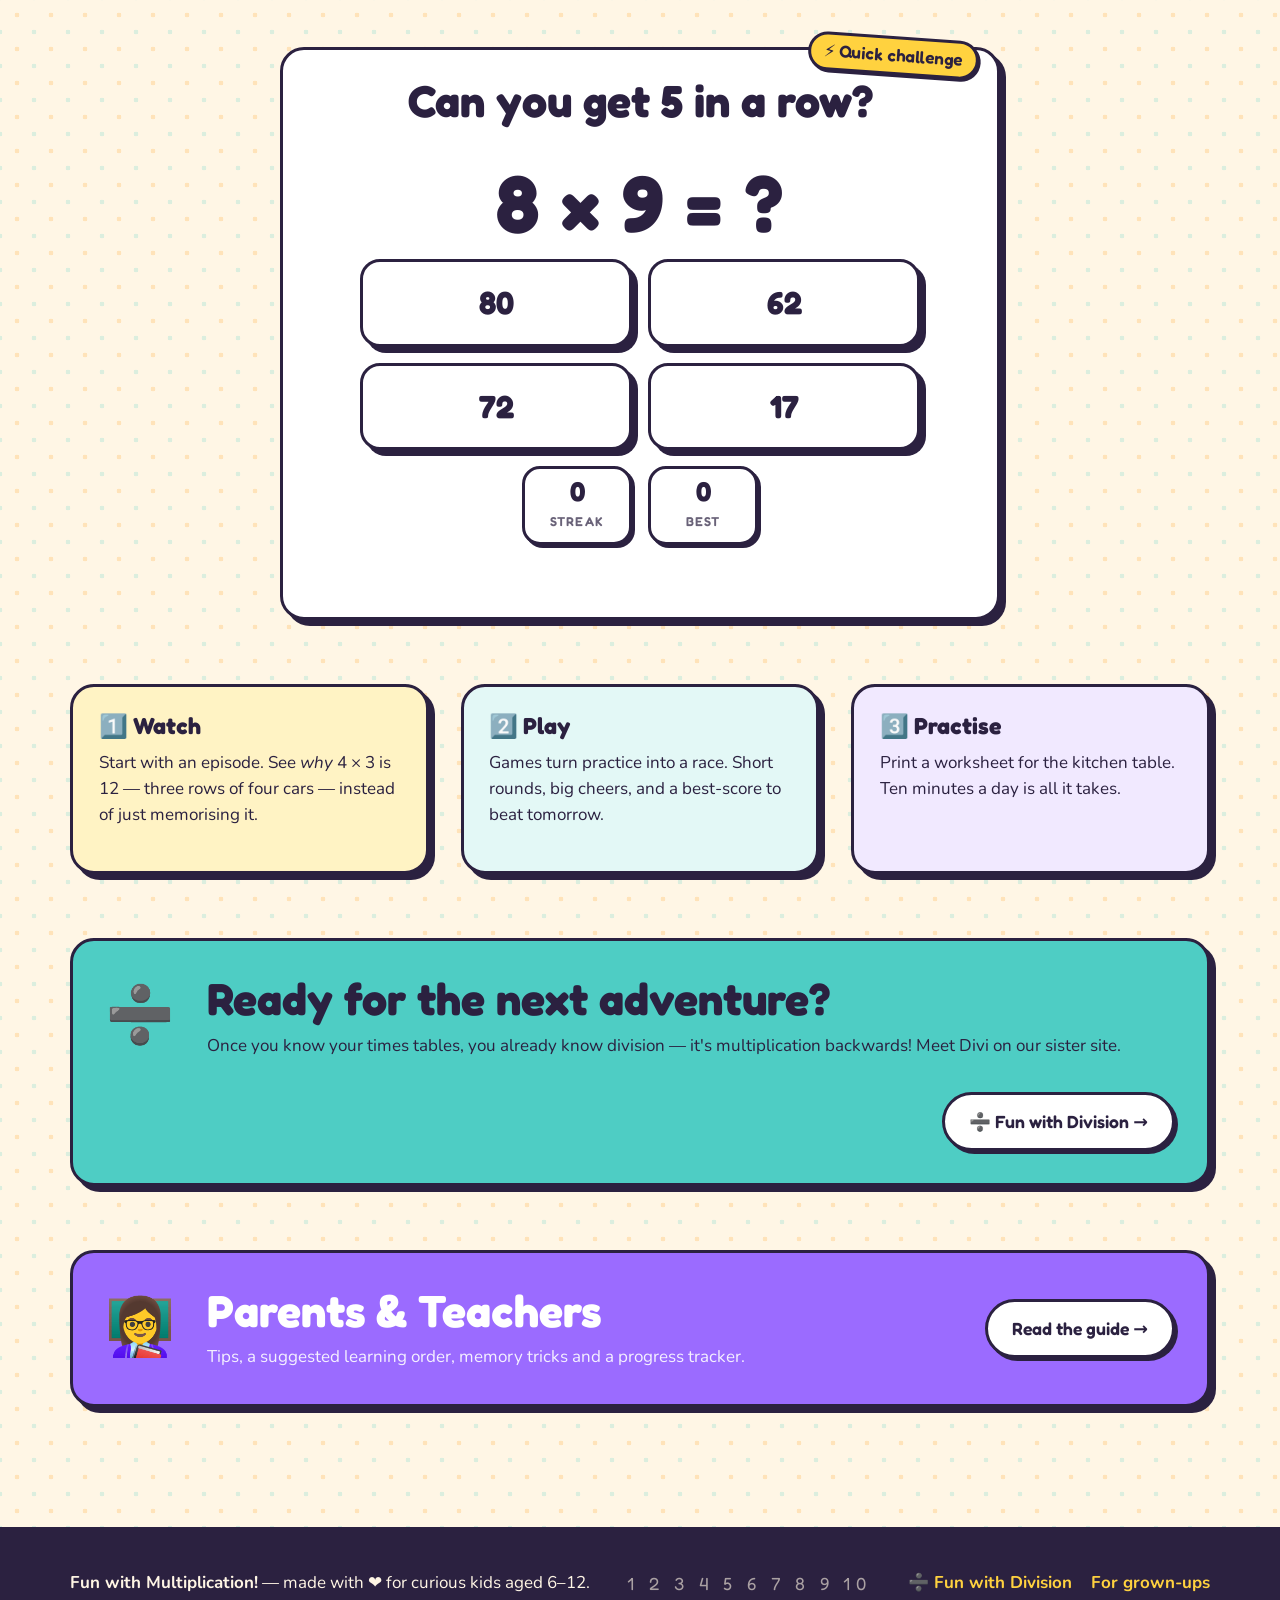
==== commit 25232298: "Link to the new Fun with Division sister site; fix phone-width layout - Division link in the nav and" ====
--- a/index.html
+++ b/index.html
@@ -23,6 +23,7 @@
         <li><a href="videos.html" data-i18n="nav.videos">📺 Videos</a></li>
         <li><a href="worksheets.html" data-i18n="nav.worksheets">📝 Worksheets</a></li>
         <li><a href="parents.html" data-i18n="nav.parents">👩‍🏫 Parents &amp; Teachers</a></li>
+        <li><a class="sister-link" data-sister href="https://fundivision.netlify.app/" data-i18n="nav.sister">➗ Division</a></li>
       </ul>
       <button class="lang-toggle" type="button" data-lang-toggle title="العربية / English">عربي</button>
       <button class="nav-toggle" aria-label="Open menu" data-i18n-label="nav.menu" aria-expanded="false">☰</button>
@@ -148,6 +149,20 @@
       </div>
     </section>
 
+    <!-- ================= SISTER SITE ================= -->
+    <section class="section" style="padding-top:.5rem">
+      <div class="wrap">
+        <div class="banner sister">
+          <div style="font-size:3.5rem">➗</div>
+          <div>
+            <h2 style="margin-bottom:.2em" data-i18n="sister.h2">Ready for the next adventure?</h2>
+            <p style="margin:0" data-i18n="sister.p">Once you know your times tables, you already know division — it's multiplication backwards! Meet Divi on our sister site.</p>
+          </div>
+          <a class="btn btn-white" data-sister href="https://fundivision.netlify.app/" data-i18n="sister.btn">➗ Fun with Division →</a>
+        </div>
+      </div>
+    </section>
+
     <!-- ================= PARENTS BANNER ================= -->
     <section class="section" style="padding-top:.5rem">
       <div class="wrap">
@@ -167,7 +182,7 @@
     <div class="wrap footer-inner">
       <div data-i18n-html="footer.made"><b>Fun with Multiplication!</b> — made with ❤️ for curious kids aged 6–12.</div>
       <div class="nums">1 2 3 4 5 6 7 8 9 10</div>
-      <div><a href="parents.html" data-i18n="footer.grownups">For grown-ups</a></div>
+      <div style="display:flex; gap:1.2rem; flex-wrap:wrap"><a data-sister href="https://fundivision.netlify.app/" data-i18n="footer.sister">➗ Fun with Division</a><a href="parents.html" data-i18n="footer.grownups">For grown-ups</a></div>
     </div>
   </footer>
 
--- a/css/style.css
+++ b/css/style.css
@@ -543,3 +543,45 @@
 .hunt-tile.hit { background: var(--lime); transform: rotate(-3deg) scale(.96); animation: pop .35s; }
 .hunt-tile.miss { background: var(--coral); color: #fff; animation: shake .4s; }
 @media (max-width: 480px) { .hunt-grid { grid-template-columns: repeat(3, 1fr); } }
+
+/* ---------- Trophies ---------- */
+.badge-box { display: grid; grid-template-columns: repeat(auto-fill, minmax(190px, 1fr)); gap: .9rem; margin-top: 1rem; }
+.badge-slot {
+  position: relative; display: grid; grid-template-columns: 56px 1fr; grid-template-rows: auto auto; gap: .1rem .8rem; align-items: center;
+  border: 3px solid var(--ink); border-radius: 18px; background: #fff; box-shadow: var(--shadow-sm); padding: .9rem 1rem .9rem .9rem;
+  font-family: var(--display); transition: transform .15s;
+}
+.badge-slot .badge-emoji { grid-row: 1 / 3; font-size: 2.4rem; line-height: 1; width: 56px; height: 56px; display: grid; place-items: center; border-radius: 14px; border: 2px solid var(--ink); background: #FFF3C4; }
+.badge-slot b { font-size: 1rem; line-height: 1.2; }
+.badge-slot small { font-family: var(--body); font-weight: 600; font-size: .78rem; line-height: 1.3; color: var(--ink-soft); }
+.badge-slot .badge-progress { grid-column: 2; font-size: .78rem; font-weight: 700; background: var(--ink); color: var(--sun); border-radius: 999px; padding: .05rem .6rem; justify-self: start; margin-top: .25rem; }
+.badge-slot.locked { opacity: .7; background: #FAF7F2; }
+.badge-slot.locked .badge-emoji { background: #eee; filter: grayscale(1); }
+.badge-slot.earned { background: linear-gradient(160deg, #fff 0%, #FFF3C4 100%); }
+.badge-slot.earned:hover { transform: translate(-2px, -2px) rotate(-1.5deg); }
+.badge-slot.hard { border-color: #E4572E; }
+.badge-slot.earned.hard { background: linear-gradient(160deg, #fff 0%, #FFE4DA 100%); }
+.badge-hard {
+  position: absolute; top: -12px; inset-inline-end: 12px; font-size: .7rem; font-weight: 700; letter-spacing: 0;
+  background: #E4572E; color: #fff; border: 2px solid var(--ink); border-radius: 999px; padding: .05rem .55rem; box-shadow: 2px 2px 0 var(--ink);
+}
+.prize-card.badge .prize-rays { background: repeating-conic-gradient(from 0deg, #FFD0C2 0deg 12deg, #FFF0EA 12deg 24deg); }
+
+/* ---------- Phone-width fixes ---------- */
+@media (max-width: 960px) { .ws-layout { grid-template-columns: minmax(0, 1fr); } .sheet { overflow-x: auto; } }
+@media (max-width: 520px) {
+  .nav-inner { gap: .45rem; padding-inline: .8rem; }
+  .brand { font-size: 1.02rem; gap: .45rem; }
+  .brand-badge { width: 36px; height: 36px; font-size: 1.2rem; }
+  .star-chip, .lang-toggle, .nav-toggle { height: 40px; }
+  .nav-toggle { width: 40px; font-size: 1.2rem; }
+  .lang-toggle { padding: 0 .6rem; font-size: .9rem; }
+  .sheet { padding: 1.2rem 1rem; }
+  .prob-grid.h { grid-template-columns: repeat(2, 1fr); }
+}
+
+/* ---------- Sister-site link (nav + banner) ---------- */
+.nav-links a.sister-link { background: var(--sky); color: var(--ink); border-color: var(--ink); box-shadow: var(--shadow-sm); }
+.nav-links a.sister-link:hover { background: var(--sky); }
+.banner.sister { background: var(--sky); color: var(--ink); }
+.banner.sister h2 { color: var(--ink); }
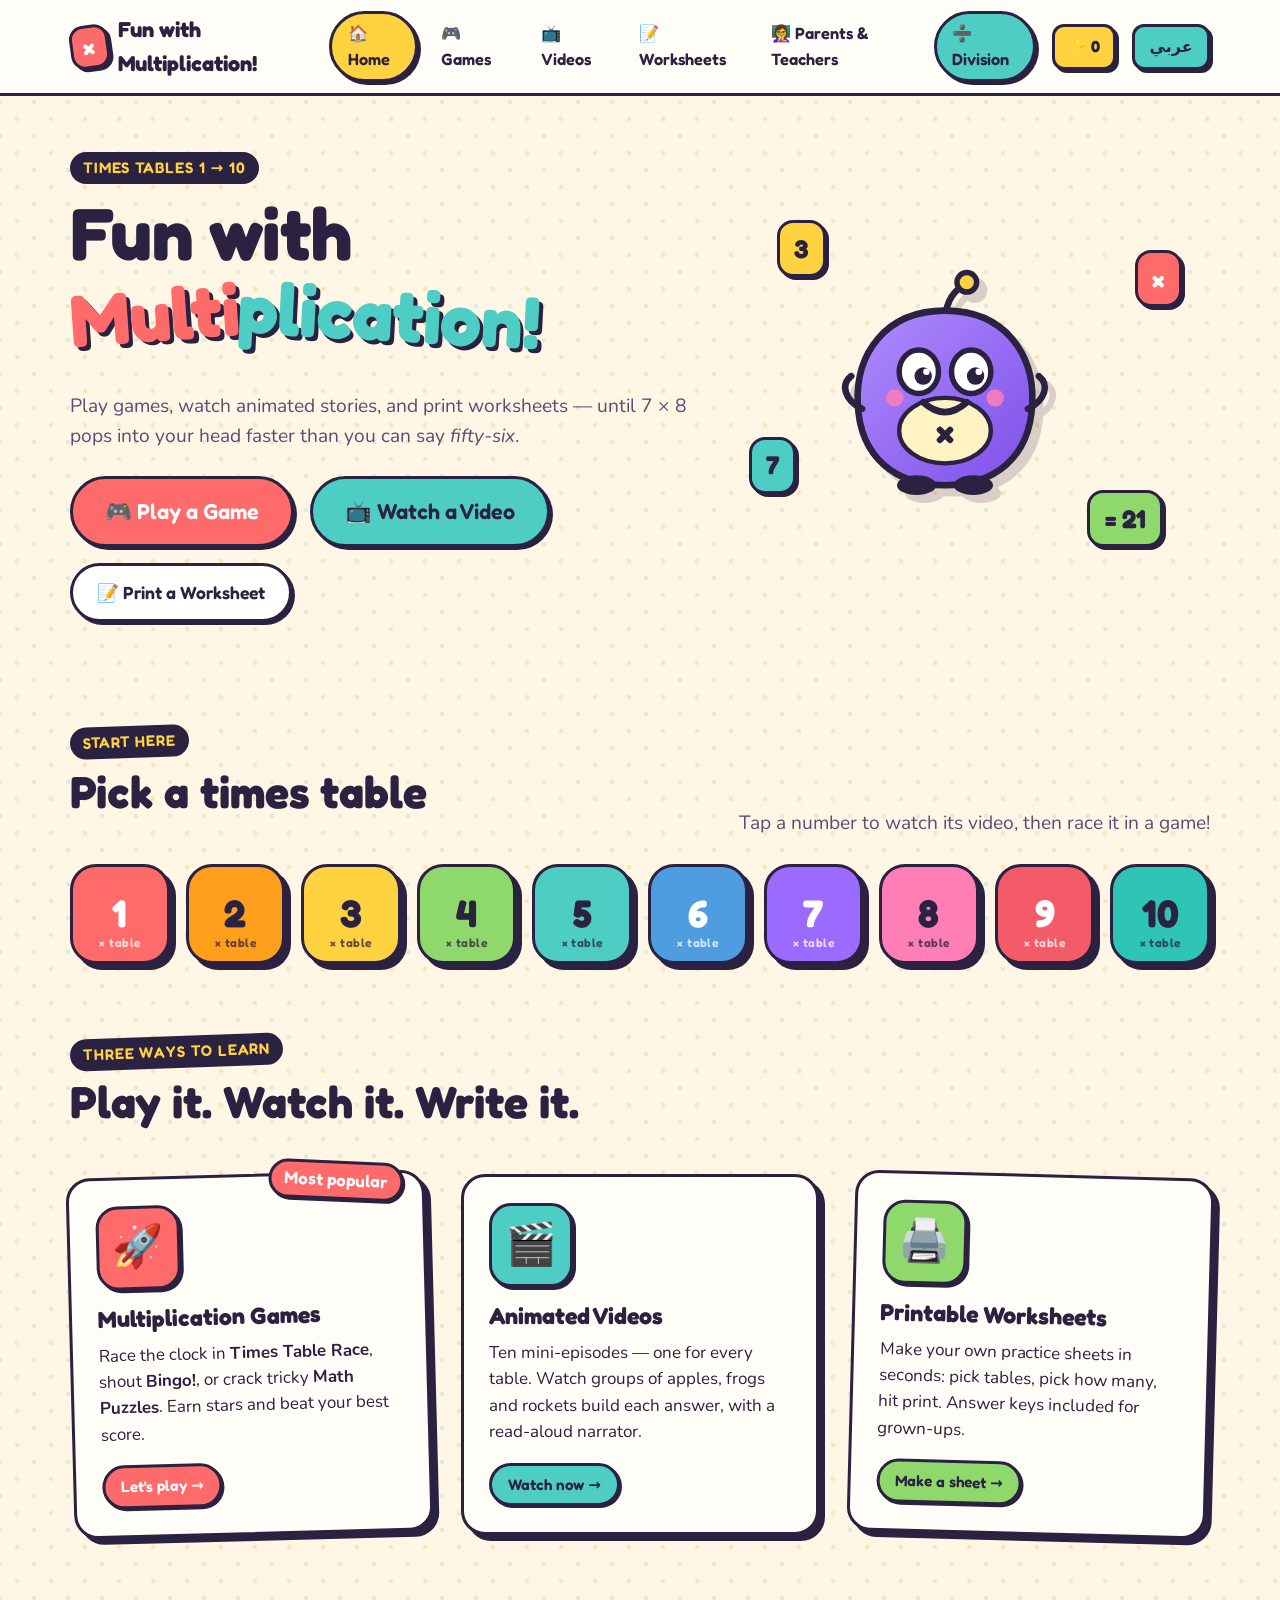
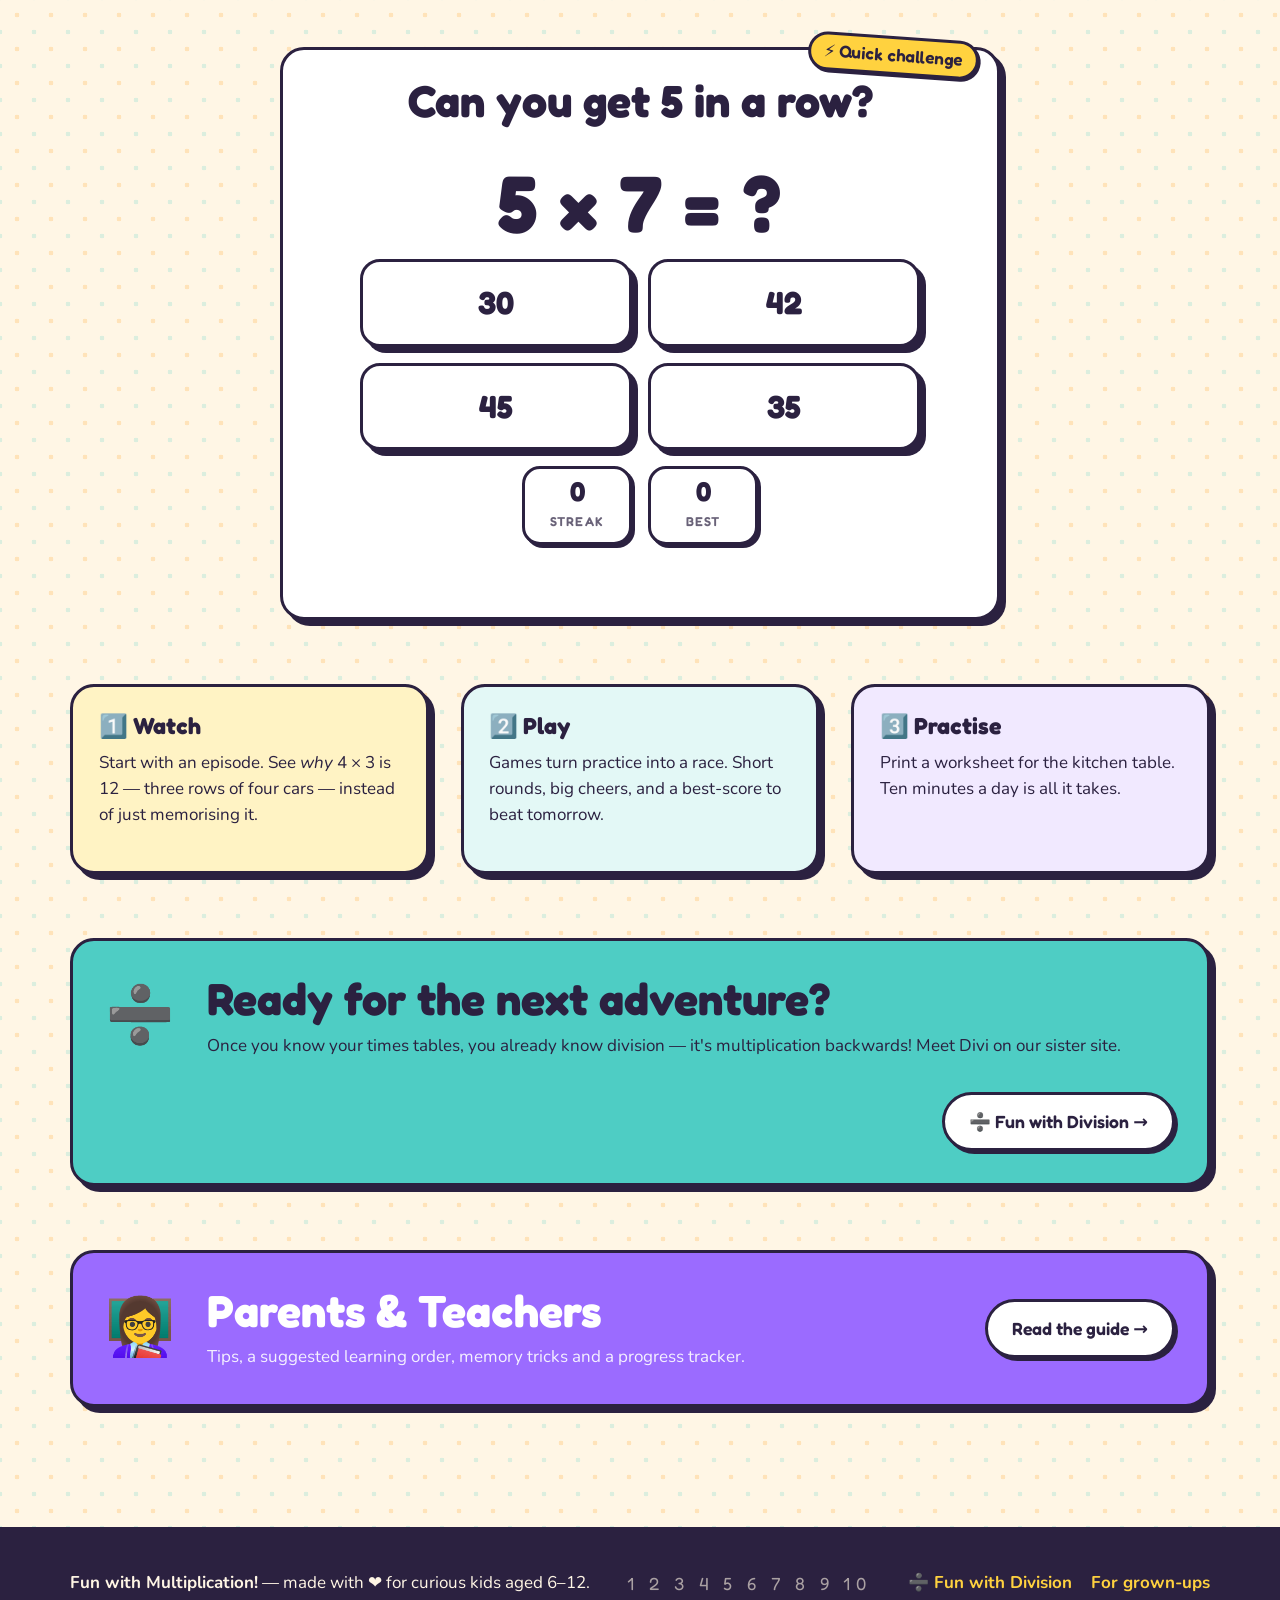
==== commit b73bfefc: "Add PWA support (manifest, service worker, icons) Enables installing the site as an app and packagin" ====
--- a/index.html
+++ b/index.html
@@ -10,6 +10,13 @@
   <link href="https://fonts.googleapis.com/css2?family=Fredoka:wght@400;500;600;700&family=Nunito:wght@400;600;700;800&family=Baloo+Bhaijaan+2:wght@400;500;600;700&family=Cairo:wght@400;600;700;800&display=swap" rel="stylesheet">
   <link rel="stylesheet" href="css/style.css">
   <link rel="icon" href="data:image/svg+xml,%3Csvg xmlns='http://www.w3.org/2000/svg' viewBox='0 0 100 100'%3E%3Crect width='100' height='100' rx='24' fill='%23FF6B6B'/%3E%3Ctext x='50' y='72' font-size='64' text-anchor='middle' fill='white' font-family='sans-serif' font-weight='bold'%3E×%3C/text%3E%3C/svg%3E">
+  <link rel="manifest" href="/manifest.json">
+  <meta name="theme-color" content="#FF6B6B">
+  <link rel="apple-touch-icon" href="/icons/apple-touch-icon.png">
+  <meta name="mobile-web-app-capable" content="yes">
+  <meta name="apple-mobile-web-app-capable" content="yes">
+  <meta name="apple-mobile-web-app-status-bar-style" content="default">
+  <meta name="apple-mobile-web-app-title" content="Multiplication">
   <script src="js/i18n.js"></script>
 </head>
 <body>
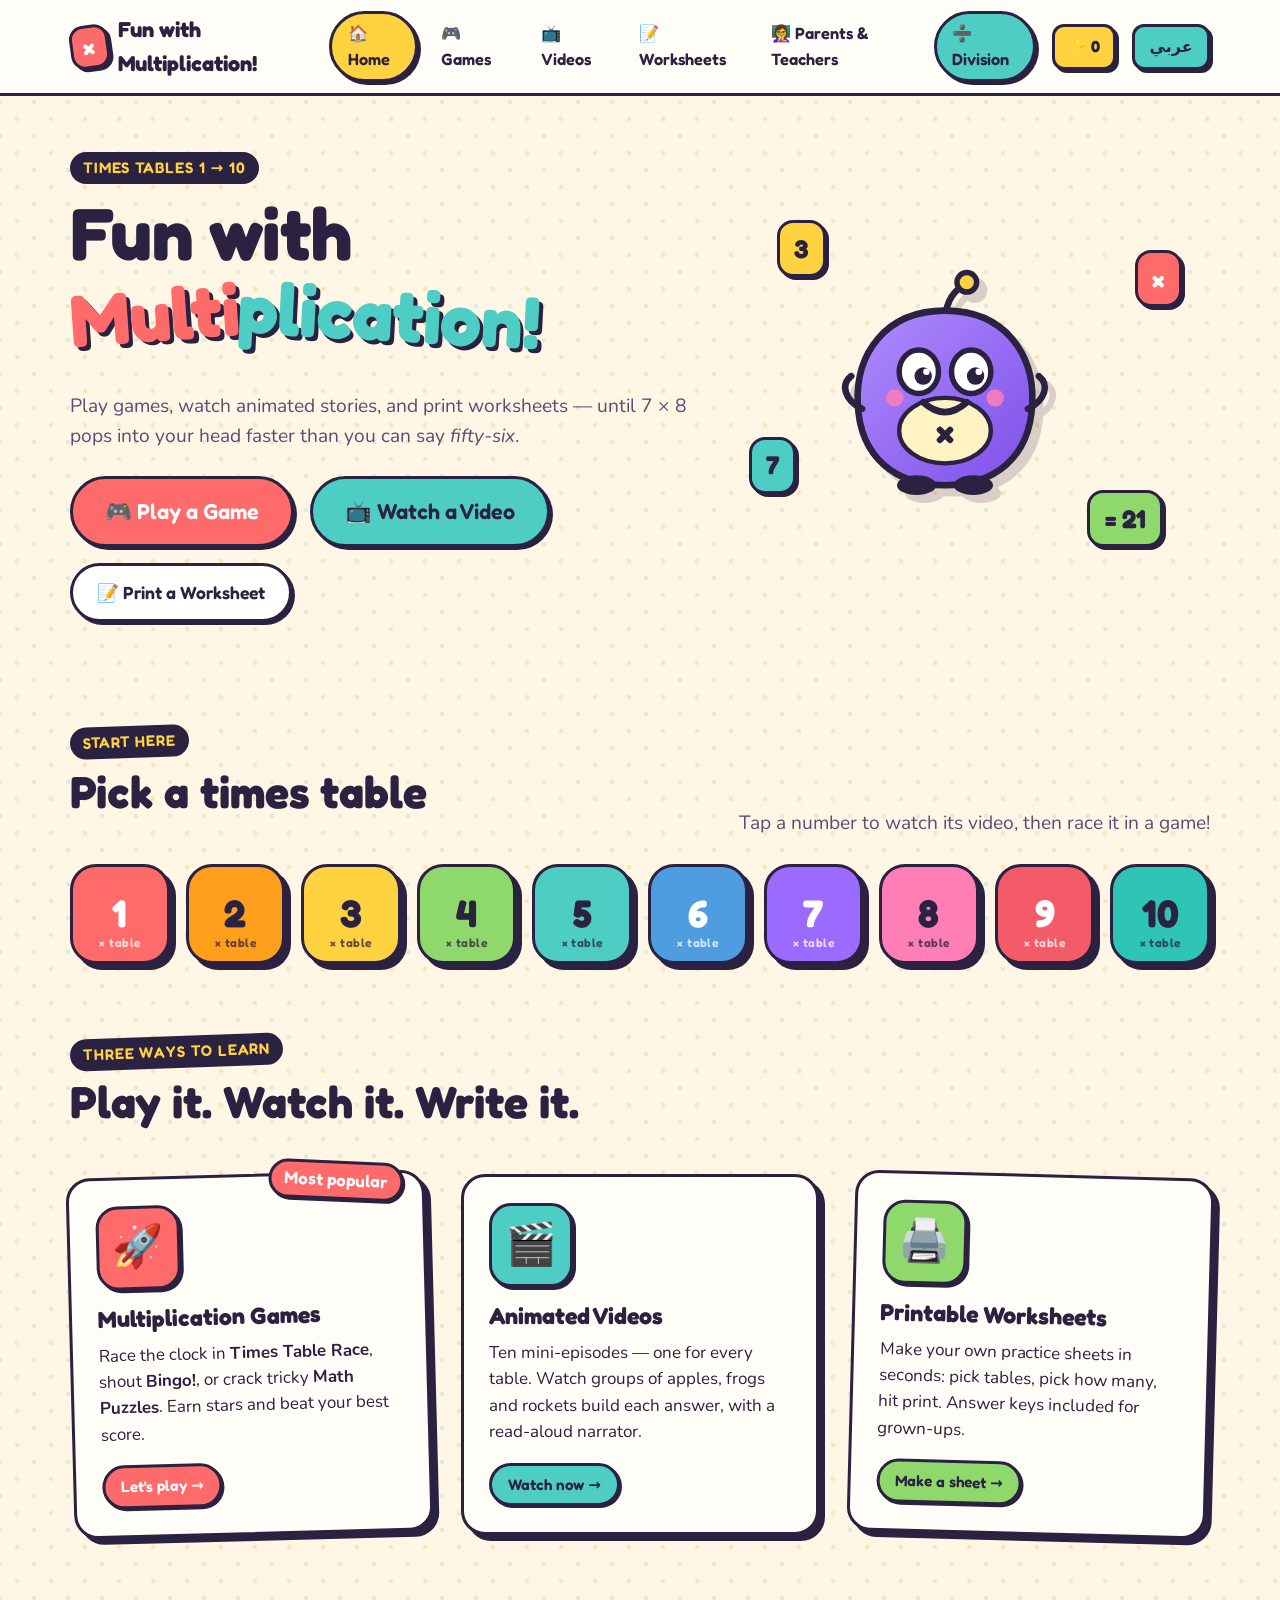
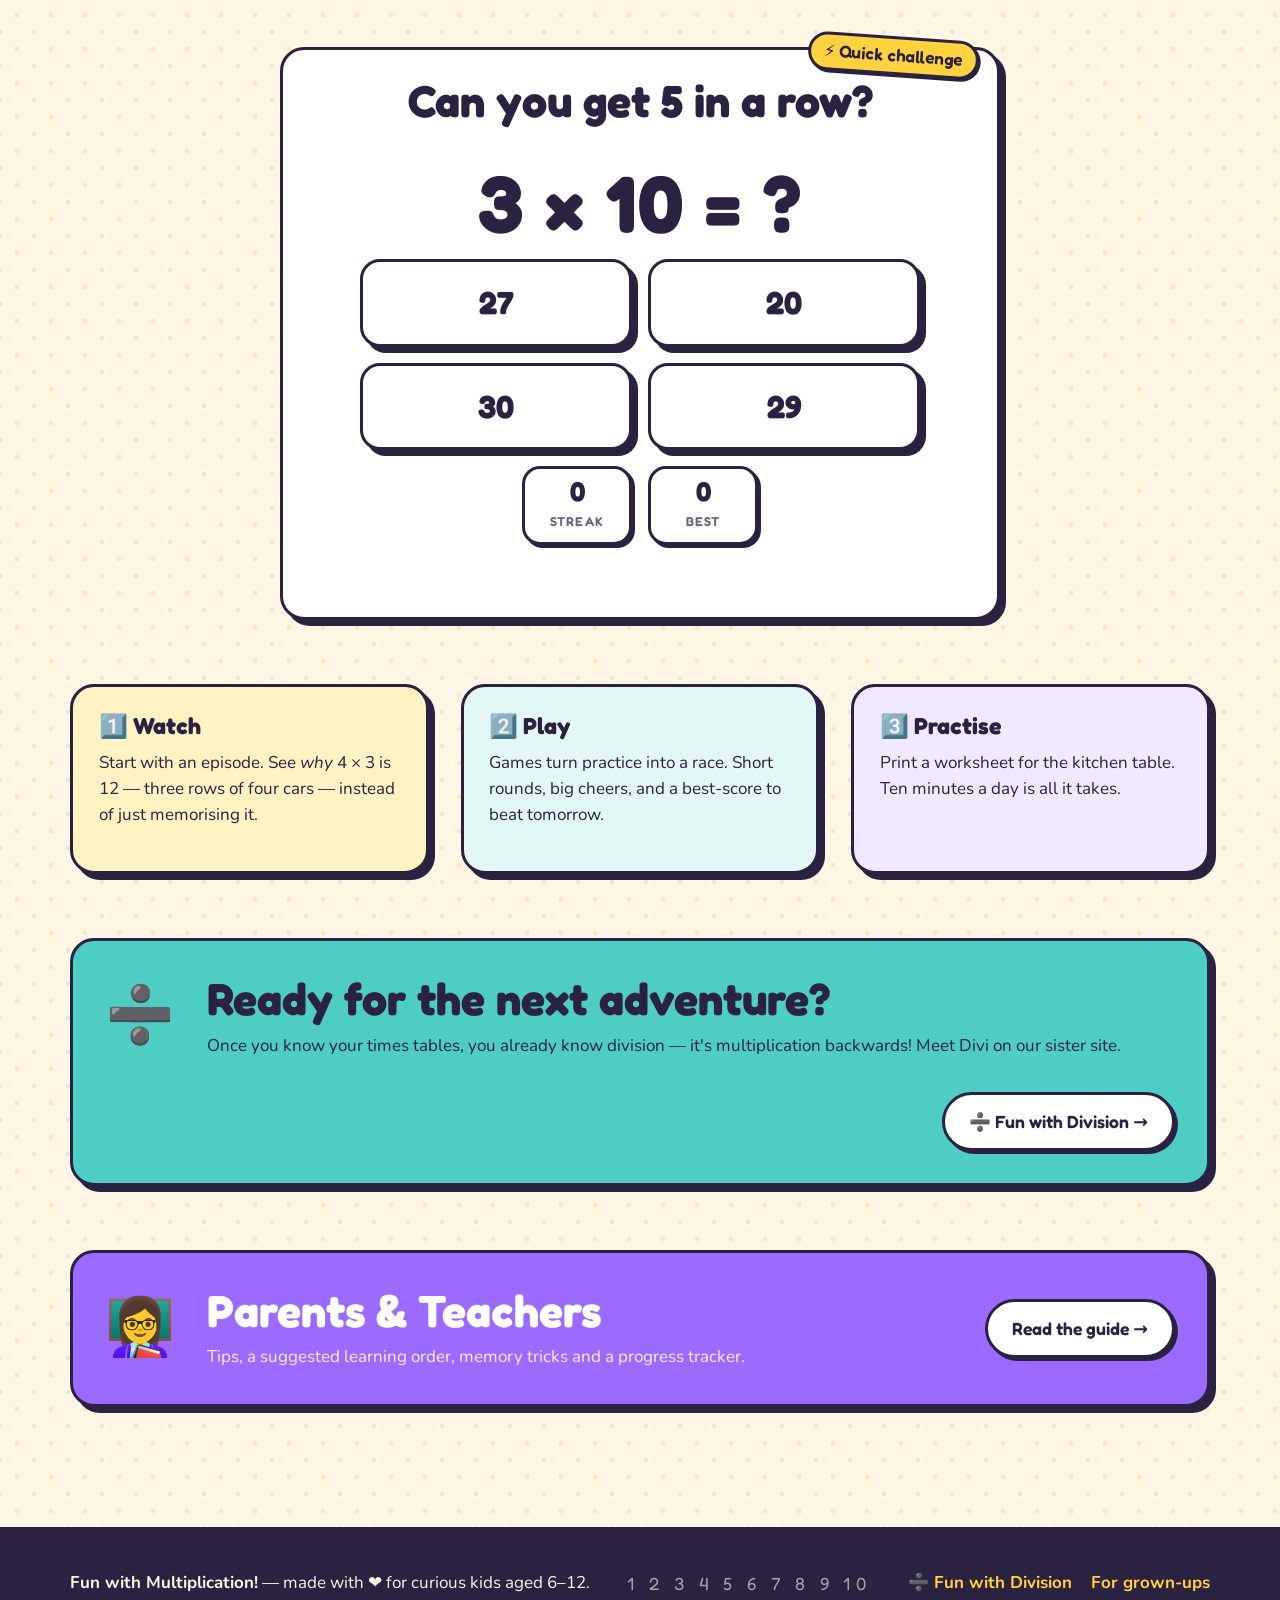
==== commit 088620a9: "Security hardening: escape player name, add security headers - Escape the player's name before inser" ====
--- a/index.html
+++ b/index.html
@@ -16,7 +16,7 @@
   <meta name="mobile-web-app-capable" content="yes">
   <meta name="apple-mobile-web-app-capable" content="yes">
   <meta name="apple-mobile-web-app-status-bar-style" content="default">
-  <meta name="apple-mobile-web-app-title" content="Multiplication">
+  <meta name="apple-mobile-web-app-title" content="Fun with Math">
   <script src="js/i18n.js"></script>
 </head>
 <body>
@@ -30,7 +30,7 @@
         <li><a href="videos.html" data-i18n="nav.videos">📺 Videos</a></li>
         <li><a href="worksheets.html" data-i18n="nav.worksheets">📝 Worksheets</a></li>
         <li><a href="parents.html" data-i18n="nav.parents">👩‍🏫 Parents &amp; Teachers</a></li>
-        <li><a class="sister-link" data-sister href="https://fundivision.netlify.app/" data-i18n="nav.sister">➗ Division</a></li>
+        <li><a class="sister-link" data-sister href="division/index.html" data-i18n="nav.sister">➗ Division</a></li>
       </ul>
       <button class="lang-toggle" type="button" data-lang-toggle title="العربية / English">عربي</button>
       <button class="nav-toggle" aria-label="Open menu" data-i18n-label="nav.menu" aria-expanded="false">☰</button>
@@ -165,7 +165,7 @@
             <h2 style="margin-bottom:.2em" data-i18n="sister.h2">Ready for the next adventure?</h2>
             <p style="margin:0" data-i18n="sister.p">Once you know your times tables, you already know division — it's multiplication backwards! Meet Divi on our sister site.</p>
           </div>
-          <a class="btn btn-white" data-sister href="https://fundivision.netlify.app/" data-i18n="sister.btn">➗ Fun with Division →</a>
+          <a class="btn btn-white" data-sister href="division/index.html" data-i18n="sister.btn">➗ Fun with Division →</a>
         </div>
       </div>
     </section>
@@ -189,52 +189,11 @@
     <div class="wrap footer-inner">
       <div data-i18n-html="footer.made"><b>Fun with Multiplication!</b> — made with ❤️ for curious kids aged 6–12.</div>
       <div class="nums">1 2 3 4 5 6 7 8 9 10</div>
-      <div style="display:flex; gap:1.2rem; flex-wrap:wrap"><a data-sister href="https://fundivision.netlify.app/" data-i18n="footer.sister">➗ Fun with Division</a><a href="parents.html" data-i18n="footer.grownups">For grown-ups</a></div>
+      <div style="display:flex; gap:1.2rem; flex-wrap:wrap"><a data-sister href="division/index.html" data-i18n="footer.sister">➗ Fun with Division</a><a href="parents.html" data-i18n="footer.grownups">For grown-ups</a></div>
     </div>
   </footer>
 
   <script src="js/main.js"></script>
-  <script>
-    /* Quick challenge widget */
-    (function () {
-      let a, b, streak = 0, best = MM.load('qc_best', 0), locked = false;
-      const q = document.getElementById('qc-question'), opts = document.getElementById('qc-options');
-      const sStreak = document.getElementById('qc-streak'), sBest = document.getElementById('qc-best'), msg = document.getElementById('qc-msg');
-      sBest.textContent = best;
-      // After i18n has applied static text, so the greeting wins in both languages
-      document.addEventListener('DOMContentLoaded', () => { if (MM.name) document.getElementById('hero-eyebrow').textContent = MM.t('hero.hi', { name: MM.name }); });
-      const cheers = MM.t('qc.cheers');
-      function next() {
-        locked = false;
-        a = 1 + MM.rand(10); b = 1 + MM.rand(10);
-        q.textContent = `${a} × ${b} = ?`;
-        opts.innerHTML = '';
-        MM.distractors(a, b).forEach(v => {
-          const btn = document.createElement('button');
-          btn.className = 'option'; btn.textContent = v;
-          btn.addEventListener('click', () => answer(btn, v));
-          opts.appendChild(btn);
-        });
-      }
-      function answer(btn, v) {
-        if (locked) return; locked = true;
-        const right = v === a * b;
-        MM.recordFact(a, b, right);
-        if (right) {
-          btn.classList.add('correct'); MM.sound.good(); streak++;
-          msg.textContent = MM.pick(cheers);
-          if (streak > best) { best = streak; MM.save('qc_best', best); sBest.textContent = best; }
-          if (streak === 5) { msg.textContent = MM.t('qc.five'); MM.confetti(80); MM.sound.win(); }
-        } else {
-          btn.classList.add('wrong'); MM.sound.bad(); streak = 0;
-          msg.textContent = MM.t('qc.wrong', { a, b, c: a * b });
-          [...opts.children].forEach(o => { if (+o.textContent === a * b) o.classList.add('correct'); });
-        }
-        sStreak.textContent = streak;
-        setTimeout(next, right ? 700 : 1600);
-      }
-      next();
-    })();
-  </script>
+  <script src="js/home.js"></script>
 </body>
 </html>
